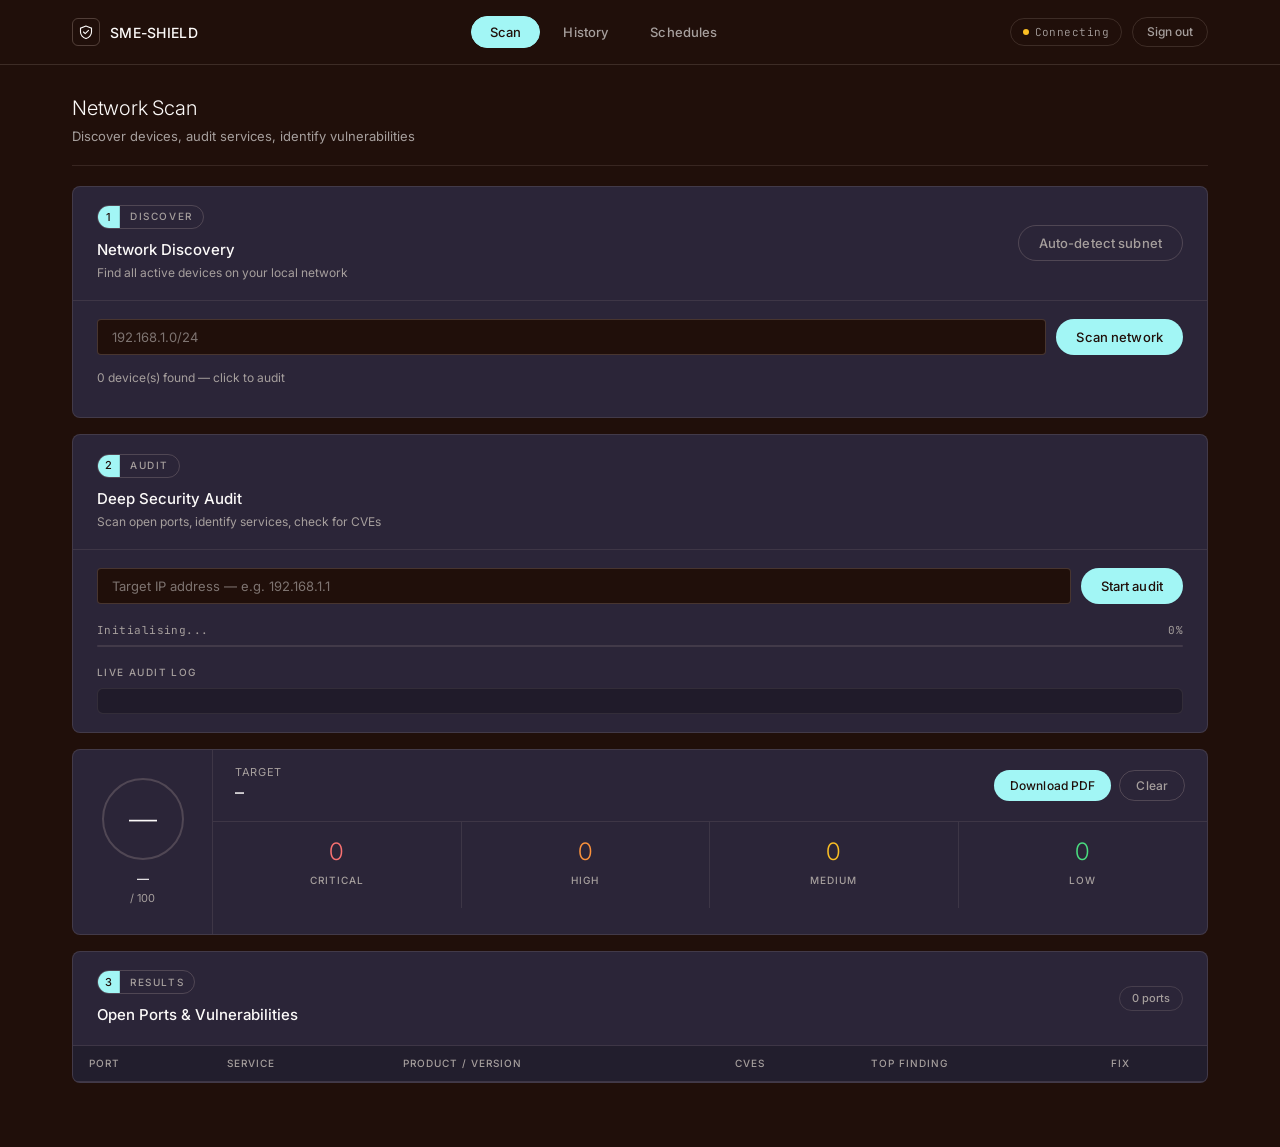
==== ui/index.html @ 3d20688f "feat(scheduler): automated recurring scans with interval scheduling, pause/resume, run-now" ====
<!DOCTYPE html>
<html lang="en">
<head>
<meta charset="UTF-8"/>
<meta name="viewport" content="width=device-width,initial-scale=1.0"/>
<title>SME-Shield — Network Security Auditor</title>
<link rel="preconnect" href="https://fonts.googleapis.com"/>
<link rel="preconnect" href="https://fonts.gstatic.com" crossorigin/>
<link href="https://fonts.googleapis.com/css2?family=Inter:wght@300;500&family=JetBrains+Mono:wght@300&display=swap" rel="stylesheet"/>
<style>
/* ── Reset ─────────────────────────────────────────────────────── */
*,*::before,*::after{box-sizing:border-box;margin:0;padding:0}

/* ── Tokens — identical to landing.html ───────────────────────── */
:root{
  --cocoa:    #200f0a;
  --plum:     #2b2538;
  --auberg:   #4d3f3b;
  --cream:    #fcfaf9;
  --sand:     #e3ccc0;
  --stone:    #a69f9d;
  --mint:     #a2f6f5;
  --iris:     #858df9;
  --lavender: #b6bbfb;
  --red:      #f87171;
  --orange:   #fb923c;
  --amber:    #fbbf24;
  --green:    #4ade80;
  --font:     'Inter', ui-sans-serif, system-ui, sans-serif;
  --mono:     'JetBrains Mono', ui-monospace, monospace;
  --ease:     cubic-bezier(0.16,1,0.3,1);
}

html{scroll-behavior:smooth}
body{
  background:var(--cocoa);
  color:var(--cream);
  font-family:var(--font);
  font-size:15px;line-height:1.5;
  min-height:100vh;
}
.sr-only{position:absolute;width:1px;height:1px;overflow:hidden;clip:rect(0,0,0,0);white-space:nowrap}
:focus-visible{outline:2px solid var(--mint);outline-offset:3px;border-radius:4px}

/* ── Layout ────────────────────────────────────────────────────── */
.wrap{max-width:1200px;margin:0 auto;padding:0 32px}
.view{display:block}.view.hidden{display:none}

/* ── Nav ───────────────────────────────────────────────────────── */
nav{
  background:var(--cocoa);
  border-bottom:1px solid rgba(227,204,192,0.15);
  position:sticky;top:0;z-index:100;
}
.nav-inner{
  display:flex;align-items:center;justify-content:space-between;
  height:64px;
}

.nav-logo{
  display:flex;align-items:center;gap:10px;
  text-decoration:none;color:var(--cream);
}
.nav-mark{
  width:28px;height:28px;border-radius:6px;
  border:1px solid rgba(227,204,192,0.25);
  display:flex;align-items:center;justify-content:center;
  transition:border-color 0.2s,background 0.2s;
}
.nav-logo:hover .nav-mark{border-color:var(--mint);background:rgba(162,246,245,0.08)}
.nav-name{font-size:14px;font-weight:500;letter-spacing:0.02em}

/* Tab group */
.nav-tabs{display:flex;gap:4px}
.nav-tab{
  font-family:var(--font);font-size:13px;font-weight:500;
  color:var(--stone);background:transparent;
  border:1px solid transparent;border-radius:9999px;
  padding:7px 18px;cursor:pointer;
  transition:all 0.15s;letter-spacing:0.01em;
}
.nav-tab:hover{color:var(--cream);border-color:rgba(227,204,192,0.2)}
.nav-tab.active{
  color:var(--cocoa);background:var(--mint);
  border-color:var(--mint);
}

/* WS status pill */
.ws-pill{
  display:flex;align-items:center;gap:6px;
  border:1px solid rgba(227,204,192,0.15);border-radius:9999px;
  padding:5px 12px;font-size:11px;
  font-family:var(--mono);font-weight:300;
  letter-spacing:0.04em;color:var(--stone);
}
.ws-dot{
  width:6px;height:6px;border-radius:50%;
  background:var(--stone);flex-shrink:0;transition:background 0.3s;
}
.ws-dot.connected{
  background:var(--mint);
  box-shadow:0 0 6px rgba(162,246,245,0.5);
}
.ws-dot.pulsing{
  background:var(--amber);
  animation:wsPulse 1.2s ease-in-out infinite;
}
@keyframes wsPulse{0%,100%{opacity:1}50%{opacity:0.3}}

/* ── Cards ─────────────────────────────────────────────────────── */
.card{
  background:var(--plum);
  border:1px solid rgba(227,204,192,0.12);
  border-radius:8px;overflow:hidden;
  margin-bottom:16px;
}
.card-head{
  display:flex;align-items:center;justify-content:space-between;
  padding:18px 24px;
  border-bottom:1px solid rgba(227,204,192,0.1);
}
.card-title{font-size:15px;font-weight:500;color:var(--cream)}
.card-sub{font-size:12px;color:var(--stone);margin-top:3px}
.card-body{padding:18px 24px}

/* ── Step pill ─────────────────────────────────────────────────── */
.step-pill{
  display:inline-flex;align-items:center;overflow:hidden;
  border:1px solid rgba(227,204,192,0.2);border-radius:9999px;
  margin-bottom:10px;
}
.step-pill-num{
  width:22px;height:22px;
  display:flex;align-items:center;justify-content:center;
  background:var(--mint);border-right:1px solid rgba(0,0,0,0.15);
  font-size:11px;font-weight:500;color:var(--cocoa);flex-shrink:0;
}
.step-pill-text{
  padding:0 10px;height:22px;
  display:flex;align-items:center;
  font-size:10px;font-weight:500;
  letter-spacing:0.16em;text-transform:uppercase;color:var(--stone);
}

/* ── Buttons ───────────────────────────────────────────────────── */
.btn{
  font-family:var(--font);font-size:13px;font-weight:500;
  border-radius:9999px;padding:9px 20px;cursor:pointer;
  display:inline-flex;align-items:center;gap:6px;
  transition:opacity 0.15s,transform 0.1s;
  text-decoration:none;letter-spacing:0.01em;
}
.btn:active{transform:scale(0.97)}
.btn:disabled{opacity:0.35;cursor:not-allowed;transform:none!important}

.btn-mint{
  background:var(--mint);color:var(--cocoa);border:none;
}
.btn-mint:hover{opacity:0.85}

.btn-iris{
  background:transparent;color:var(--iris);
  border:1px solid var(--iris);
}
.btn-iris:hover{background:rgba(133,141,249,0.1)}

.btn-ghost{
  background:transparent;color:var(--stone);
  border:1px solid rgba(227,204,192,0.2);
}
.btn-ghost:hover{border-color:rgba(227,204,192,0.4);color:var(--cream)}

.btn-danger{
  background:transparent;color:var(--red);
  border:1px solid rgba(248,113,113,0.3);
}
.btn-danger:hover{background:rgba(248,113,113,0.08)}

/* ── Inputs ────────────────────────────────────────────────────── */
.input{
  font-family:var(--font);font-size:13px;
  color:var(--cream);background:var(--cocoa);
  border:1px solid rgba(227,204,192,0.2);
  border-radius:4px;padding:9px 14px;
  outline:none;width:100%;
  transition:border-color 0.15s;
}
.input::placeholder{color:var(--stone);opacity:0.7}
.input:focus{border-color:var(--mint)}

/* ── Section header ────────────────────────────────────────────── */
.section-head{
  display:flex;align-items:flex-start;justify-content:space-between;
  padding-bottom:18px;margin-bottom:20px;
  border-bottom:1px solid rgba(227,204,192,0.12);
}
.section-title{
  font-size:20px;font-weight:300;
  letter-spacing:-0.01em;color:var(--cream);
}
.section-sub{font-size:13px;color:var(--stone);margin-top:4px}

/* ── Progress ──────────────────────────────────────────────────── */
.progress-wrap{margin-bottom:18px}
.progress-meta{
  display:flex;justify-content:space-between;
  font-size:11px;font-family:var(--mono);
  color:var(--stone);margin-bottom:6px;letter-spacing:0.04em;
}
.progress-track{height:2px;background:rgba(227,204,192,0.12);border-radius:99px;overflow:hidden}
.progress-fill{height:100%;background:var(--mint);border-radius:99px;width:0;transition:width 0.4s var(--ease)}

/* ── Live feed ─────────────────────────────────────────────────── */
.feed-label{
  font-size:10px;font-weight:500;letter-spacing:0.14em;
  text-transform:uppercase;color:var(--stone);margin-bottom:8px;
}
.live-feed{
  background:rgba(0,0,0,0.25);
  border:1px solid rgba(227,204,192,0.1);
  border-radius:6px;padding:12px 14px;
  max-height:160px;overflow-y:auto;
  font-family:var(--mono);font-size:11px;
  display:flex;flex-direction:column;gap:4px;
}
.live-feed::-webkit-scrollbar{width:3px}
.live-feed::-webkit-scrollbar-thumb{background:rgba(227,204,192,0.15);border-radius:99px}
.feed-line{
  display:flex;gap:10px;align-items:baseline;
  opacity:0;animation:feedIn 0.2s ease forwards;
}
@keyframes feedIn{from{opacity:0;transform:translateY(3px)}to{opacity:1;transform:translateY(0)}}
.feed-time{color:var(--stone);flex-shrink:0}
.feed-port{color:var(--mint);font-weight:300;min-width:48px}
.feed-svc {color:var(--cream);min-width:68px}
.feed-ver {color:var(--stone)}
.feed-cve {color:var(--red);margin-left:auto;flex-shrink:0}

/* ── Score display ─────────────────────────────────────────────── */
.score-panel{
  display:flex;flex-direction:column;align-items:center;
  justify-content:center;padding:28px 20px;
  border-right:1px solid rgba(227,204,192,0.1);
}
.score-circle{
  width:82px;height:82px;border-radius:50%;
  border:2px solid rgba(227,204,192,0.2);
  display:flex;align-items:center;justify-content:center;
  margin-bottom:10px;transition:border-color 0.4s;
}
.score-num{font-size:28px;font-weight:300;letter-spacing:-0.02em;color:var(--cream)}
.score-lbl{font-size:12px;font-weight:500;color:var(--cream)}
.score-hint{font-size:11px;color:var(--stone);margin-top:2px}

/* Score ring states */
.ring-secure  {border-color:var(--green)!important}
.ring-moderate{border-color:var(--amber)!important}
.ring-high    {border-color:var(--orange)!important}
.ring-critical{border-color:var(--red)!important}

/* ── CVE severity grid ─────────────────────────────────────────── */
.cve-grid{display:grid;grid-template-columns:repeat(4,1fr)}
.cve-cell{
  padding:18px 0;text-align:center;
  border-right:1px solid rgba(227,204,192,0.1);
}
.cve-cell:last-child{border-right:none}
.cve-num {font-size:24px;font-weight:300;line-height:1;display:block;margin-bottom:4px}
.cve-lbl {font-size:10px;font-weight:500;letter-spacing:0.1em;text-transform:uppercase;color:var(--stone)}
.sev-critical{color:var(--red)}
.sev-high    {color:var(--orange)}
.sev-medium  {color:var(--amber)}
.sev-low     {color:var(--green)}

/* ── Result header row ─────────────────────────────────────────── */
.result-row{
  display:flex;align-items:center;justify-content:space-between;
  padding:14px 22px;
  border-bottom:1px solid rgba(227,204,192,0.1);
}
.result-ip  {font-size:15px;font-weight:500;color:var(--cream);font-family:var(--mono)}
.result-host{font-size:11px;color:var(--stone);margin-top:2px}

/* ── Table ─────────────────────────────────────────────────────── */
.table-wrap{overflow-x:auto}
table{width:100%;border-collapse:collapse;font-size:13px}
thead tr{background:rgba(0,0,0,0.2)}
th{
  padding:10px 16px;text-align:left;
  font-size:10px;font-weight:500;
  letter-spacing:0.1em;text-transform:uppercase;
  color:var(--stone);white-space:nowrap;
  border-bottom:1px solid rgba(227,204,192,0.1);
}
td{
  padding:12px 16px;color:var(--cream);
  border-top:1px solid rgba(227,204,192,0.06);
  vertical-align:top;
}
tr:hover td{background:rgba(255,255,255,0.02)}

/* Port number */
.port-num{font-family:var(--mono);font-size:12px;color:var(--mint);font-weight:300}

/* CVE badge */
.cve-badge{
  display:inline-flex;align-items:center;justify-content:center;
  min-width:22px;height:22px;border-radius:9999px;
  font-size:11px;font-weight:500;
  border:1px solid rgba(227,204,192,0.15);
  background:rgba(255,255,255,0.04);color:var(--stone);
}
.cve-badge.has-cves{
  background:rgba(133,141,249,0.15);
  border-color:var(--iris);color:var(--lavender);
}
.cve-list{display:flex;flex-direction:column;gap:3px;margin-top:5px}
.cve-item{font-size:11px;font-family:var(--mono);color:var(--stone)}
.cve-id{color:var(--mint)}
.fix-text{font-size:12px;color:var(--stone);line-height:1.55;max-width:240px}

/* ── Device cards ──────────────────────────────────────────────── */
.device-grid-wrap{
  display:grid;
  grid-template-columns:repeat(auto-fill,minmax(150px,1fr));
  gap:8px;margin-top:12px;
}
.device-card{
  background:rgba(0,0,0,0.2);
  border:1px solid rgba(227,204,192,0.12);
  border-radius:6px;padding:10px 14px;cursor:pointer;
  transition:border-color 0.15s,background 0.15s;
}
.device-card:hover{border-color:var(--mint);background:rgba(162,246,245,0.04)}
.device-ip  {font-family:var(--mono);font-size:12px;color:var(--mint);font-weight:300}
.device-host{font-size:11px;color:var(--stone);margin-top:2px;
  overflow:hidden;text-overflow:ellipsis;white-space:nowrap}

/* ── Count badge ───────────────────────────────────────────────── */
.count-badge{
  display:inline-flex;align-items:center;
  border:1px solid rgba(227,204,192,0.15);border-radius:9999px;
  padding:3px 12px;font-size:11px;font-weight:500;color:var(--stone);
}

/* ── Toast ─────────────────────────────────────────────────────── */
#toast-container{
  position:fixed;bottom:24px;right:24px;
  display:flex;flex-direction:column;gap:8px;z-index:200;
}
.toast{
  padding:10px 16px;
  background:var(--plum);
  border:1px solid rgba(227,204,192,0.15);
  border-radius:8px;font-size:13px;font-weight:500;
  color:var(--cream);cursor:pointer;max-width:300px;
  animation:toastIn 0.25s var(--ease);
}
@keyframes toastIn{from{opacity:0;transform:translateY(8px)}to{opacity:1;transform:translateY(0)}}
.toast-success{border-color:rgba(162,246,245,0.3);color:var(--mint)}
.toast-error  {border-color:rgba(248,113,113,0.3);color:var(--red)}
.toast-info   {border-color:rgba(133,141,249,0.3);color:var(--lavender)}
/* ── Schedule cards ────────────────────────────────────────────── */
.sched-grid{
  display:grid;
  grid-template-columns:repeat(auto-fill,minmax(300px,1fr));
  gap:12px;margin-top:4px;
}
.sched-card{
  background:var(--plum);
  border:1px solid rgba(227,204,192,0.12);
  border-radius:8px;padding:20px 22px;
  transition:border-color 0.2s;
}
.sched-card:hover{border-color:rgba(227,204,192,0.25)}
.sched-card.disabled{opacity:0.5}
.sched-head{display:flex;align-items:flex-start;justify-content:space-between;margin-bottom:12px}
.sched-ip{font-family:var(--mono);font-size:14px;color:var(--mint);font-weight:300}
.sched-label{font-size:11px;color:var(--stone);margin-top:2px}
.sched-badge{
  font-size:10px;font-weight:500;letter-spacing:0.08em;
  text-transform:uppercase;padding:3px 10px;border-radius:9999px;
  flex-shrink:0;
}
.sched-badge.on {background:rgba(162,246,245,0.12);color:var(--mint)}
.sched-badge.off{background:rgba(255,255,255,0.06);color:var(--stone)}
.sched-meta{
  display:flex;flex-direction:column;gap:4px;
  font-size:12px;color:var(--stone);margin-bottom:16px;
}
.sched-meta span{display:flex;align-items:center;gap:6px}
.sched-meta b{color:var(--cream);font-weight:500}
.sched-actions{display:flex;gap:6px;flex-wrap:wrap}

/* Toggle switch */
.toggle{
  position:relative;display:inline-block;
  width:36px;height:20px;flex-shrink:0;
}
.toggle input{opacity:0;width:0;height:0}
.toggle-slider{
  position:absolute;inset:0;cursor:pointer;
  background:rgba(255,255,255,0.1);border-radius:99px;
  transition:background 0.2s;
}
.toggle-slider::before{
  content:'';position:absolute;
  width:14px;height:14px;border-radius:50%;
  left:3px;top:3px;background:var(--stone);
  transition:transform 0.2s,background 0.2s;
}
.toggle input:checked + .toggle-slider{background:rgba(162,246,245,0.25)}
.toggle input:checked + .toggle-slider::before{
  transform:translateX(16px);background:var(--mint);
}

/* Add schedule form */
.sched-form{
  background:rgba(0,0,0,0.2);
  border:1px solid rgba(227,204,192,0.1);
  border-radius:8px;padding:20px 22px;
  margin-bottom:20px;
}
.sched-form-grid{
  display:grid;
  grid-template-columns:1fr 1fr auto auto;
  gap:10px;align-items:end;
}
@media(max-width:700px){.sched-form-grid{grid-template-columns:1fr 1fr}}
.form-field label{
  display:block;font-size:10px;font-weight:500;
  letter-spacing:0.1em;text-transform:uppercase;
  color:var(--stone);margin-bottom:6px;
}
.form-field select{
  font-family:var(--font);font-size:13px;
  color:var(--cream);background:var(--cocoa);
  border:1px solid rgba(227,204,192,0.18);
  border-radius:4px;padding:9px 10px;
  outline:none;width:100%;cursor:pointer;
  transition:border-color 0.15s;
  appearance:none;
}
.form-field select:focus{border-color:var(--mint)}
</style>
</head>
<body>

<!-- ── Nav ──────────────────────────────────────────────────────────── -->
<nav role="navigation" aria-label="Main navigation">
  <div class="wrap">
    <div class="nav-inner">

      <a href="/landing.html" class="nav-logo" aria-label="Back to SME-Shield home">
        <div class="nav-mark" aria-hidden="true">
          <svg width="14" height="14" viewBox="0 0 14 14" fill="none">
            <path d="M7 1L1.5 3.2V7C1.5 10.1 3.9 13 7 13.5C10.1 13 12.5 10.1 12.5 7V3.2L7 1Z"
              stroke="#fcfaf9" stroke-width="1.1" fill="none"/>
            <path d="M4.5 7L6.2 8.7L9.5 5.3" stroke="#fcfaf9"
              stroke-width="1.1" stroke-linecap="round" stroke-linejoin="round"/>
          </svg>
        </div>
        <span class="nav-name">SME-SHIELD</span>
      </a>

      <div class="nav-tabs" role="tablist" aria-label="Views">
        <button onclick="showView('dashboard')" data-view="dashboard"
          class="nav-tab active" role="tab" aria-selected="true">
          Scan
        </button>
        <button onclick="showView('history')" data-view="history"
          class="nav-tab" role="tab" aria-selected="false">
          History
        </button>
        <button onclick="showView('schedules')" data-view="schedules"
          class="nav-tab" role="tab" aria-selected="false">
          Schedules
        </button>
      </div>

      <div style="display:flex;align-items:center;gap:10px">
        <div id="ws-status" class="ws-pill" role="status" aria-live="polite">
          <span class="ws-dot pulsing" id="ws-dot"></span>
          <span id="ws-text">Connecting</span>
        </div>
        <a href="/logout"
          style="font-family:var(--font);font-size:12px;font-weight:500;
                 color:var(--stone);text-decoration:none;
                 border:1px solid rgba(227,204,192,0.15);border-radius:9999px;
                 padding:5px 14px;transition:border-color 0.15s,color 0.15s;"
          onmouseover="this.style.borderColor='rgba(248,113,113,0.4)';this.style.color='var(--red)'"
          onmouseout="this.style.borderColor='rgba(227,204,192,0.15)';this.style.color='var(--stone)'"
          aria-label="Sign out">
          Sign out
        </a>
      </div>

    </div>
  </div>
</nav>

<!-- ── Scan View ─────────────────────────────────────────────────────── -->
<div id="view-dashboard" class="view" role="main" aria-label="Scan dashboard">
  <div class="wrap" style="padding-top:28px;padding-bottom:48px">

    <div class="section-head">
      <div>
        <h1 class="section-title">Network Scan</h1>
        <p class="section-sub">Discover devices, audit services, identify vulnerabilities</p>
      </div>
    </div>

    <!-- ── 1. Discovery ───────────────────────────────────────────── -->
    <div class="card" aria-labelledby="disc-title">
      <div class="card-head">
        <div>
          <div class="step-pill">
            <span class="step-pill-num">1</span>
            <span class="step-pill-text">Discover</span>
          </div>
          <p class="card-title" id="disc-title">Network Discovery</p>
          <p class="card-sub">Find all active devices on your local network</p>
        </div>
        <button id="btn-detect" onclick="detectSubnet()" class="btn btn-ghost">
          Auto-detect subnet
        </button>
      </div>
      <div class="card-body">
        <div style="display:flex;gap:10px;margin-bottom:14px">
          <input id="subnet-input" type="text" placeholder="192.168.1.0/24"
            class="input" style="flex:1" aria-label="Subnet CIDR"/>
          <button onclick="discoverDevices()" class="btn btn-mint">
            Scan network
          </button>
        </div>
        <div id="device-grid" class="hidden" aria-live="polite">
          <p style="font-size:12px;color:var(--stone);margin-bottom:8px">
            <span id="device-count">0</span> device(s) found — click to audit
          </p>
          <div id="device-list" class="device-grid-wrap"></div>
        </div>
      </div>
    </div>

    <!-- ── 2. Audit ───────────────────────────────────────────────── -->
    <div class="card" aria-labelledby="audit-title">
      <div class="card-head">
        <div>
          <div class="step-pill">
            <span class="step-pill-num">2</span>
            <span class="step-pill-text">Audit</span>
          </div>
          <p class="card-title" id="audit-title">Deep Security Audit</p>
          <p class="card-sub">Scan open ports, identify services, check for CVEs</p>
        </div>
      </div>
      <div class="card-body">
        <div style="display:flex;gap:10px;margin-bottom:18px">
          <input id="audit-ip" type="text"
            placeholder="Target IP address — e.g. 192.168.1.1"
            class="input" style="flex:1" aria-label="Target IP address"/>
          <button id="btn-audit" onclick="startAudit()" class="btn btn-mint">
            Start audit
          </button>
        </div>

        <div id="progress-wrap" class="progress-wrap hidden" aria-live="polite">
          <div class="progress-meta">
            <span id="progress-msg">Initialising...</span>
            <span id="progress-pct">0%</span>
          </div>
          <div class="progress-track">
            <div id="progress-bar" class="progress-fill"></div>
          </div>
        </div>

        <div id="live-feed-wrap" class="hidden">
          <p class="feed-label">Live audit log</p>
          <div id="live-feed" class="live-feed"
            aria-live="polite" aria-label="Live audit events"></div>
        </div>
      </div>
    </div>

    <!-- ── 3. Results ─────────────────────────────────────────────── -->
    <div id="results-wrap" class="hidden" aria-live="polite">

      <!-- Score + summary -->
      <div class="card" style="margin-bottom:16px">
        <div style="display:grid;grid-template-columns:140px 1fr">
          <div class="score-panel">
            <div id="score-ring" class="score-circle">
              <span id="score-value" class="score-num">—</span>
            </div>
            <p class="score-lbl" id="score-label">—</p>
            <p class="score-hint">/ 100</p>
          </div>
          <div>
            <div class="result-row">
              <div>
                <p style="font-size:11px;color:var(--stone);margin-bottom:2px;letter-spacing:0.06em;text-transform:uppercase">Target</p>
                <p class="result-ip" id="result-ip">—</p>
                <p class="result-host" id="result-hostname"></p>
              </div>
              <div style="display:flex;gap:8px">
                <button id="btn-report" onclick="downloadReport()"
                  class="btn btn-mint hidden" style="font-size:12px;padding:7px 16px">
                  Download PDF
                </button>
                <button onclick="clearResults()"
                  class="btn btn-ghost" style="font-size:12px;padding:7px 16px">
                  Clear
                </button>
              </div>
            </div>
            <div class="cve-grid" role="list" aria-label="CVE severity counts">
              <div class="cve-cell" role="listitem">
                <span id="count-critical" class="cve-num sev-critical">0</span>
                <span class="cve-lbl">Critical</span>
              </div>
              <div class="cve-cell" role="listitem">
                <span id="count-high" class="cve-num sev-high">0</span>
                <span class="cve-lbl">High</span>
              </div>
              <div class="cve-cell" role="listitem">
                <span id="count-medium" class="cve-num sev-medium">0</span>
                <span class="cve-lbl">Medium</span>
              </div>
              <div class="cve-cell" role="listitem">
                <span id="count-low" class="cve-num sev-low">0</span>
                <span class="cve-lbl">Low</span>
              </div>
            </div>
          </div>
        </div>
      </div>

      <!-- Port table -->
      <div class="card">
        <div class="card-head">
          <div>
            <div class="step-pill">
              <span class="step-pill-num">3</span>
              <span class="step-pill-text">Results</span>
            </div>
            <p class="card-title">Open Ports &amp; Vulnerabilities</p>
          </div>
          <span id="port-count-badge" class="count-badge">0 ports</span>
        </div>
        <div class="table-wrap">
          <table aria-label="Port scan results">
            <thead>
              <tr>
                <th>Port</th><th>Service</th><th>Product / Version</th>
                <th>CVEs</th><th>Top Finding</th><th>Fix</th>
              </tr>
            </thead>
            <tbody id="port-table-body"></tbody>
          </table>
        </div>
      </div>

    </div><!-- /results-wrap -->
  </div>
</div>

<!-- ── History View ───────────────────────────────────────────────────── -->
<div id="view-history" class="view hidden" role="main" aria-label="Scan history">
  <div class="wrap" style="padding-top:28px;padding-bottom:48px">

    <div class="section-head">
      <div>
        <h1 class="section-title">Scan History</h1>
        <p class="section-sub">All previous security audits</p>
      </div>
      <button onclick="loadHistory()" class="btn btn-ghost">Refresh</button>
    </div>

    <div class="card">
      <div class="table-wrap">
        <table aria-label="Scan history">
          <thead>
            <tr>
              <th>ID</th><th>Target IP</th><th>Hostname</th>
              <th>Score</th><th>Ports</th><th>CVEs</th>
              <th>Scanned</th><th>Actions</th>
            </tr>
          </thead>
          <tbody id="history-table-body">
            <tr>
              <td colspan="8" style="text-align:center;color:var(--stone);padding:48px 0">
                Loading history...
              </td>
            </tr>
          </tbody>
        </table>
      </div>
    </div>

  </div>
</div>

<!-- ── Schedules View ─────────────────────────────────────────────────── -->
<div id="view-schedules" class="view hidden" role="main" aria-label="Scheduled scans">
  <div class="wrap" style="padding-top:28px;padding-bottom:48px">

    <div class="section-head">
      <div>
        <h1 class="section-title">Scheduled Scans</h1>
        <p class="section-sub">Automatically audit devices on a recurring interval</p>
      </div>
      <button onclick="loadSchedules()" class="btn btn-ghost">Refresh</button>
    </div>

    <!-- Add schedule form -->
    <div class="card" style="margin-bottom:20px">
      <div class="card-head">
        <div>
          <div class="step-pill">
            <span class="step-pill-num">+</span>
            <span class="step-pill-text">New Schedule</span>
          </div>
          <p class="card-title">Add a recurring audit</p>
        </div>
      </div>
      <div class="card-body">
        <div class="sched-form-grid">
          <div class="form-field">
            <label for="sched-ip">Target IP</label>
            <input id="sched-ip" type="text" placeholder="192.168.1.1"
              class="input" aria-label="IP address to schedule"/>
          </div>
          <div class="form-field">
            <label for="sched-label">Label (optional)</label>
            <input id="sched-label" type="text" placeholder="e.g. Main router"
              class="input" aria-label="Label for this schedule"/>
          </div>
          <div class="form-field">
            <label for="sched-interval">Repeat every</label>
            <select id="sched-interval" aria-label="Scan interval">
              <option value="6">Every 6 hours</option>
              <option value="12">Every 12 hours</option>
              <option value="24" selected>Every 24 hours</option>
              <option value="48">Every 2 days</option>
              <option value="168">Every week</option>
            </select>
          </div>
          <div class="form-field" style="display:flex;align-items:flex-end">
            <button onclick="createSchedule()" class="btn btn-mint" style="white-space:nowrap">
              Add schedule
            </button>
          </div>
        </div>
      </div>
    </div>

    <!-- Schedule list -->
    <div id="sched-list-wrap">
      <div id="sched-empty" class="hidden"
        style="text-align:center;padding:48px 0;color:var(--stone);font-size:14px">
        No schedules yet — add one above to start automating your audits.
      </div>
      <div id="sched-grid" class="sched-grid"></div>
    </div>

  </div>
</div>

<div id="toast-container" aria-live="assertive" aria-atomic="true"></div>
<script src="/assets/app.js"></script>
</body>
</html>
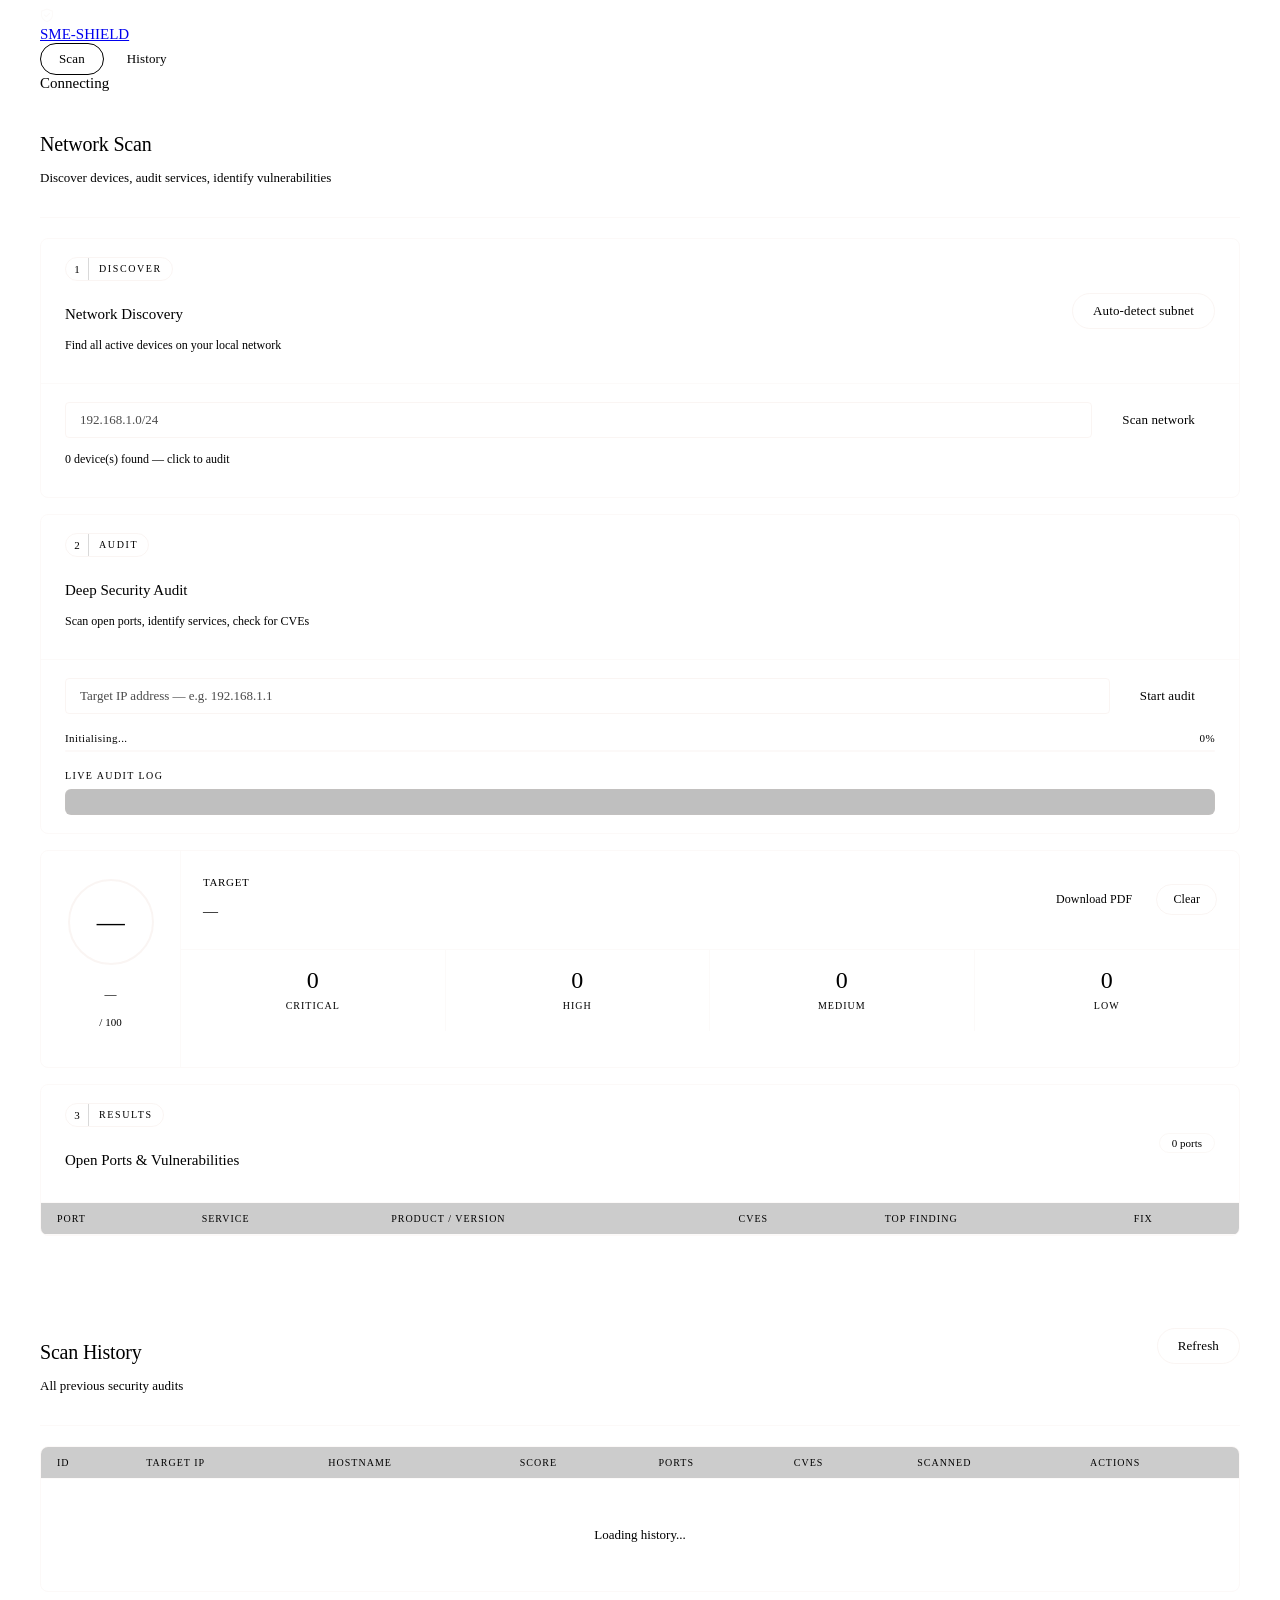
==== commit 6f4eac66: "worked on css duplication" ====
--- a/ui/index.html
+++ b/ui/index.html
@@ -7,70 +7,13 @@
 <link rel="preconnect" href="https://fonts.googleapis.com"/>
 <link rel="preconnect" href="https://fonts.gstatic.com" crossorigin/>
 <link href="https://fonts.googleapis.com/css2?family=Inter:wght@300;500&family=JetBrains+Mono:wght@300&display=swap" rel="stylesheet"/>
+<link rel="stylesheet" href="/assets/theme.css"/>
 <style>
-/* ── Reset ─────────────────────────────────────────────────────── */
-*,*::before,*::after{box-sizing:border-box;margin:0;padding:0}
-
-/* ── Tokens — identical to landing.html ───────────────────────── */
-:root{
-  --cocoa:    #200f0a;
-  --plum:     #2b2538;
-  --auberg:   #4d3f3b;
-  --cream:    #fcfaf9;
-  --sand:     #e3ccc0;
-  --stone:    #a69f9d;
-  --mint:     #a2f6f5;
-  --iris:     #858df9;
-  --lavender: #b6bbfb;
-  --red:      #f87171;
-  --orange:   #fb923c;
-  --amber:    #fbbf24;
-  --green:    #4ade80;
-  --font:     'Inter', ui-sans-serif, system-ui, sans-serif;
-  --mono:     'JetBrains Mono', ui-monospace, monospace;
-  --ease:     cubic-bezier(0.16,1,0.3,1);
-}
-
-html{scroll-behavior:smooth}
-body{
-  background:var(--cocoa);
-  color:var(--cream);
-  font-family:var(--font);
-  font-size:15px;line-height:1.5;
-  min-height:100vh;
-}
-.sr-only{position:absolute;width:1px;height:1px;overflow:hidden;clip:rect(0,0,0,0);white-space:nowrap}
-:focus-visible{outline:2px solid var(--mint);outline-offset:3px;border-radius:4px}
-
-/* ── Layout ────────────────────────────────────────────────────── */
-.wrap{max-width:1200px;margin:0 auto;padding:0 32px}
-.view{display:block}.view.hidden{display:none}
-
-/* ── Nav ───────────────────────────────────────────────────────── */
-nav{
-  background:var(--cocoa);
-  border-bottom:1px solid rgba(227,204,192,0.15);
-  position:sticky;top:0;z-index:100;
-}
-.nav-inner{
-  display:flex;align-items:center;justify-content:space-between;
-  height:64px;
-}
-
-.nav-logo{
-  display:flex;align-items:center;gap:10px;
-  text-decoration:none;color:var(--cream);
-}
-.nav-mark{
-  width:28px;height:28px;border-radius:6px;
-  border:1px solid rgba(227,204,192,0.25);
-  display:flex;align-items:center;justify-content:center;
-  transition:border-color 0.2s,background 0.2s;
-}
-.nav-logo:hover .nav-mark{border-color:var(--mint);background:rgba(162,246,245,0.08)}
-.nav-name{font-size:14px;font-weight:500;letter-spacing:0.02em}
-
-/* Tab group */
+/* ── Dashboard: overrides and page-specific styles ─────────────── */
+.wrap{padding:0 32px}
+body{font-size:15px}
+
+/* Tab group (dashboard-only nav variant) */
 .nav-tabs{display:flex;gap:4px}
 .nav-tab{
   font-family:var(--font);font-size:13px;font-weight:500;
@@ -84,28 +27,6 @@
   color:var(--cocoa);background:var(--mint);
   border-color:var(--mint);
 }
-
-/* WS status pill */
-.ws-pill{
-  display:flex;align-items:center;gap:6px;
-  border:1px solid rgba(227,204,192,0.15);border-radius:9999px;
-  padding:5px 12px;font-size:11px;
-  font-family:var(--mono);font-weight:300;
-  letter-spacing:0.04em;color:var(--stone);
-}
-.ws-dot{
-  width:6px;height:6px;border-radius:50%;
-  background:var(--stone);flex-shrink:0;transition:background 0.3s;
-}
-.ws-dot.connected{
-  background:var(--mint);
-  box-shadow:0 0 6px rgba(162,246,245,0.5);
-}
-.ws-dot.pulsing{
-  background:var(--amber);
-  animation:wsPulse 1.2s ease-in-out infinite;
-}
-@keyframes wsPulse{0%,100%{opacity:1}50%{opacity:0.3}}
 
 /* ── Cards ─────────────────────────────────────────────────────── */
 .card{
@@ -360,88 +281,6 @@
 .toast-success{border-color:rgba(162,246,245,0.3);color:var(--mint)}
 .toast-error  {border-color:rgba(248,113,113,0.3);color:var(--red)}
 .toast-info   {border-color:rgba(133,141,249,0.3);color:var(--lavender)}
-/* ── Schedule cards ────────────────────────────────────────────── */
-.sched-grid{
-  display:grid;
-  grid-template-columns:repeat(auto-fill,minmax(300px,1fr));
-  gap:12px;margin-top:4px;
-}
-.sched-card{
-  background:var(--plum);
-  border:1px solid rgba(227,204,192,0.12);
-  border-radius:8px;padding:20px 22px;
-  transition:border-color 0.2s;
-}
-.sched-card:hover{border-color:rgba(227,204,192,0.25)}
-.sched-card.disabled{opacity:0.5}
-.sched-head{display:flex;align-items:flex-start;justify-content:space-between;margin-bottom:12px}
-.sched-ip{font-family:var(--mono);font-size:14px;color:var(--mint);font-weight:300}
-.sched-label{font-size:11px;color:var(--stone);margin-top:2px}
-.sched-badge{
-  font-size:10px;font-weight:500;letter-spacing:0.08em;
-  text-transform:uppercase;padding:3px 10px;border-radius:9999px;
-  flex-shrink:0;
-}
-.sched-badge.on {background:rgba(162,246,245,0.12);color:var(--mint)}
-.sched-badge.off{background:rgba(255,255,255,0.06);color:var(--stone)}
-.sched-meta{
-  display:flex;flex-direction:column;gap:4px;
-  font-size:12px;color:var(--stone);margin-bottom:16px;
-}
-.sched-meta span{display:flex;align-items:center;gap:6px}
-.sched-meta b{color:var(--cream);font-weight:500}
-.sched-actions{display:flex;gap:6px;flex-wrap:wrap}
-
-/* Toggle switch */
-.toggle{
-  position:relative;display:inline-block;
-  width:36px;height:20px;flex-shrink:0;
-}
-.toggle input{opacity:0;width:0;height:0}
-.toggle-slider{
-  position:absolute;inset:0;cursor:pointer;
-  background:rgba(255,255,255,0.1);border-radius:99px;
-  transition:background 0.2s;
-}
-.toggle-slider::before{
-  content:'';position:absolute;
-  width:14px;height:14px;border-radius:50%;
-  left:3px;top:3px;background:var(--stone);
-  transition:transform 0.2s,background 0.2s;
-}
-.toggle input:checked + .toggle-slider{background:rgba(162,246,245,0.25)}
-.toggle input:checked + .toggle-slider::before{
-  transform:translateX(16px);background:var(--mint);
-}
-
-/* Add schedule form */
-.sched-form{
-  background:rgba(0,0,0,0.2);
-  border:1px solid rgba(227,204,192,0.1);
-  border-radius:8px;padding:20px 22px;
-  margin-bottom:20px;
-}
-.sched-form-grid{
-  display:grid;
-  grid-template-columns:1fr 1fr auto auto;
-  gap:10px;align-items:end;
-}
-@media(max-width:700px){.sched-form-grid{grid-template-columns:1fr 1fr}}
-.form-field label{
-  display:block;font-size:10px;font-weight:500;
-  letter-spacing:0.1em;text-transform:uppercase;
-  color:var(--stone);margin-bottom:6px;
-}
-.form-field select{
-  font-family:var(--font);font-size:13px;
-  color:var(--cream);background:var(--cocoa);
-  border:1px solid rgba(227,204,192,0.18);
-  border-radius:4px;padding:9px 10px;
-  outline:none;width:100%;cursor:pointer;
-  transition:border-color 0.15s;
-  appearance:none;
-}
-.form-field select:focus{border-color:var(--mint)}
 </style>
 </head>
 <body>
@@ -472,27 +311,11 @@
           class="nav-tab" role="tab" aria-selected="false">
           History
         </button>
-        <button onclick="showView('schedules')" data-view="schedules"
-          class="nav-tab" role="tab" aria-selected="false">
-          Schedules
-        </button>
-      </div>
-
-      <div style="display:flex;align-items:center;gap:10px">
-        <div id="ws-status" class="ws-pill" role="status" aria-live="polite">
-          <span class="ws-dot pulsing" id="ws-dot"></span>
-          <span id="ws-text">Connecting</span>
-        </div>
-        <a href="/logout"
-          style="font-family:var(--font);font-size:12px;font-weight:500;
-                 color:var(--stone);text-decoration:none;
-                 border:1px solid rgba(227,204,192,0.15);border-radius:9999px;
-                 padding:5px 14px;transition:border-color 0.15s,color 0.15s;"
-          onmouseover="this.style.borderColor='rgba(248,113,113,0.4)';this.style.color='var(--red)'"
-          onmouseout="this.style.borderColor='rgba(227,204,192,0.15)';this.style.color='var(--stone)'"
-          aria-label="Sign out">
-          Sign out
-        </a>
+      </div>
+
+      <div id="ws-status" class="ws-pill" role="status" aria-live="polite">
+        <span class="ws-dot pulsing" id="ws-dot"></span>
+        <span id="ws-text">Connecting</span>
       </div>
 
     </div>
@@ -700,72 +523,6 @@
   </div>
 </div>
 
-<!-- ── Schedules View ─────────────────────────────────────────────────── -->
-<div id="view-schedules" class="view hidden" role="main" aria-label="Scheduled scans">
-  <div class="wrap" style="padding-top:28px;padding-bottom:48px">
-
-    <div class="section-head">
-      <div>
-        <h1 class="section-title">Scheduled Scans</h1>
-        <p class="section-sub">Automatically audit devices on a recurring interval</p>
-      </div>
-      <button onclick="loadSchedules()" class="btn btn-ghost">Refresh</button>
-    </div>
-
-    <!-- Add schedule form -->
-    <div class="card" style="margin-bottom:20px">
-      <div class="card-head">
-        <div>
-          <div class="step-pill">
-            <span class="step-pill-num">+</span>
-            <span class="step-pill-text">New Schedule</span>
-          </div>
-          <p class="card-title">Add a recurring audit</p>
-        </div>
-      </div>
-      <div class="card-body">
-        <div class="sched-form-grid">
-          <div class="form-field">
-            <label for="sched-ip">Target IP</label>
-            <input id="sched-ip" type="text" placeholder="192.168.1.1"
-              class="input" aria-label="IP address to schedule"/>
-          </div>
-          <div class="form-field">
-            <label for="sched-label">Label (optional)</label>
-            <input id="sched-label" type="text" placeholder="e.g. Main router"
-              class="input" aria-label="Label for this schedule"/>
-          </div>
-          <div class="form-field">
-            <label for="sched-interval">Repeat every</label>
-            <select id="sched-interval" aria-label="Scan interval">
-              <option value="6">Every 6 hours</option>
-              <option value="12">Every 12 hours</option>
-              <option value="24" selected>Every 24 hours</option>
-              <option value="48">Every 2 days</option>
-              <option value="168">Every week</option>
-            </select>
-          </div>
-          <div class="form-field" style="display:flex;align-items:flex-end">
-            <button onclick="createSchedule()" class="btn btn-mint" style="white-space:nowrap">
-              Add schedule
-            </button>
-          </div>
-        </div>
-      </div>
-    </div>
-
-    <!-- Schedule list -->
-    <div id="sched-list-wrap">
-      <div id="sched-empty" class="hidden"
-        style="text-align:center;padding:48px 0;color:var(--stone);font-size:14px">
-        No schedules yet — add one above to start automating your audits.
-      </div>
-      <div id="sched-grid" class="sched-grid"></div>
-    </div>
-
-  </div>
-</div>
-
 <div id="toast-container" aria-live="assertive" aria-atomic="true"></div>
 <script src="/assets/app.js"></script>
 </body>
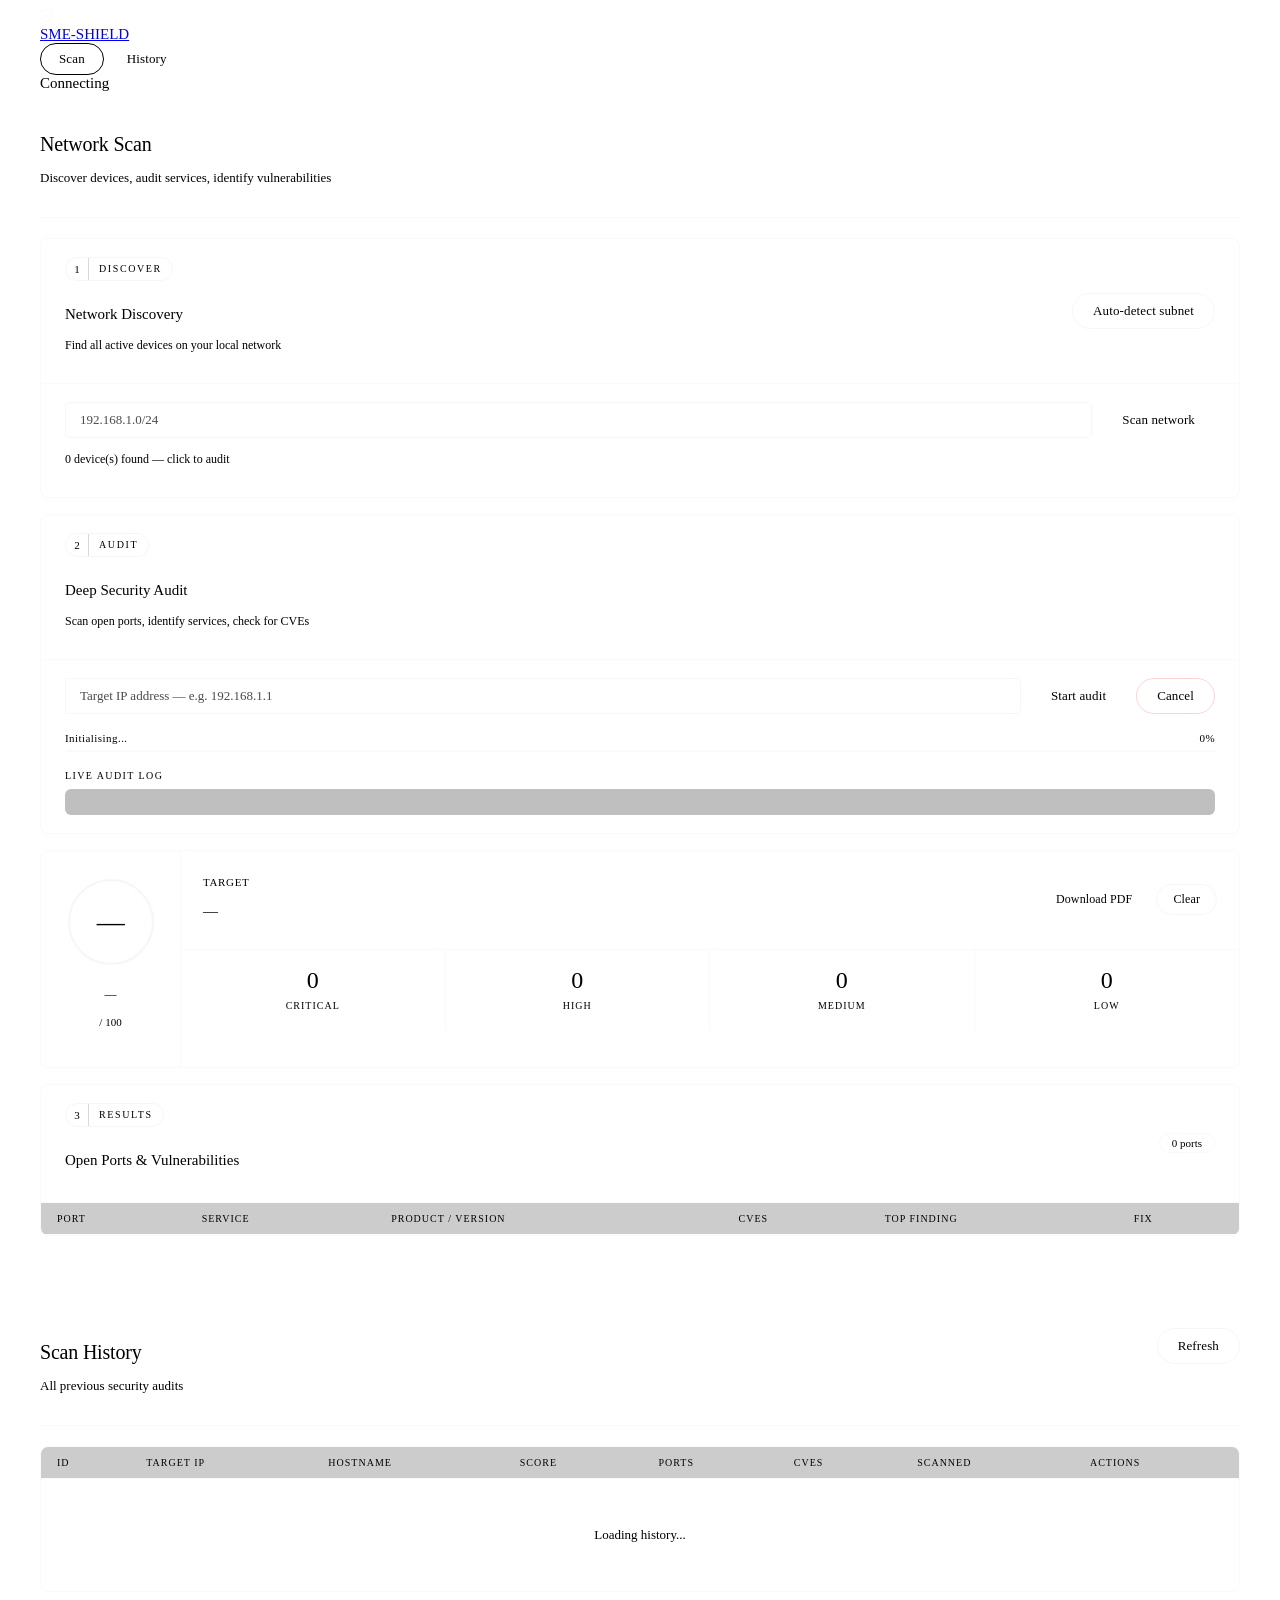
==== commit f0adbe45: "added scan cancellation feature aand history pagination" ====
--- a/ui/index.html
+++ b/ui/index.html
@@ -384,6 +384,9 @@
             class="input" style="flex:1" aria-label="Target IP address"/>
           <button id="btn-audit" onclick="startAudit()" class="btn btn-mint">
             Start audit
+          </button>
+          <button id="btn-cancel" onclick="cancelAudit()" class="btn btn-danger hidden">
+            Cancel
           </button>
         </div>
 
@@ -518,6 +521,9 @@
           </tbody>
         </table>
       </div>
+      <div id="history-load-more" style="display:none;padding:16px 24px;text-align:center;border-top:1px solid rgba(227,204,192,0.1)">
+        <button onclick="loadMoreHistory()" class="btn btn-ghost">Load more</button>
+      </div>
     </div>
 
   </div>
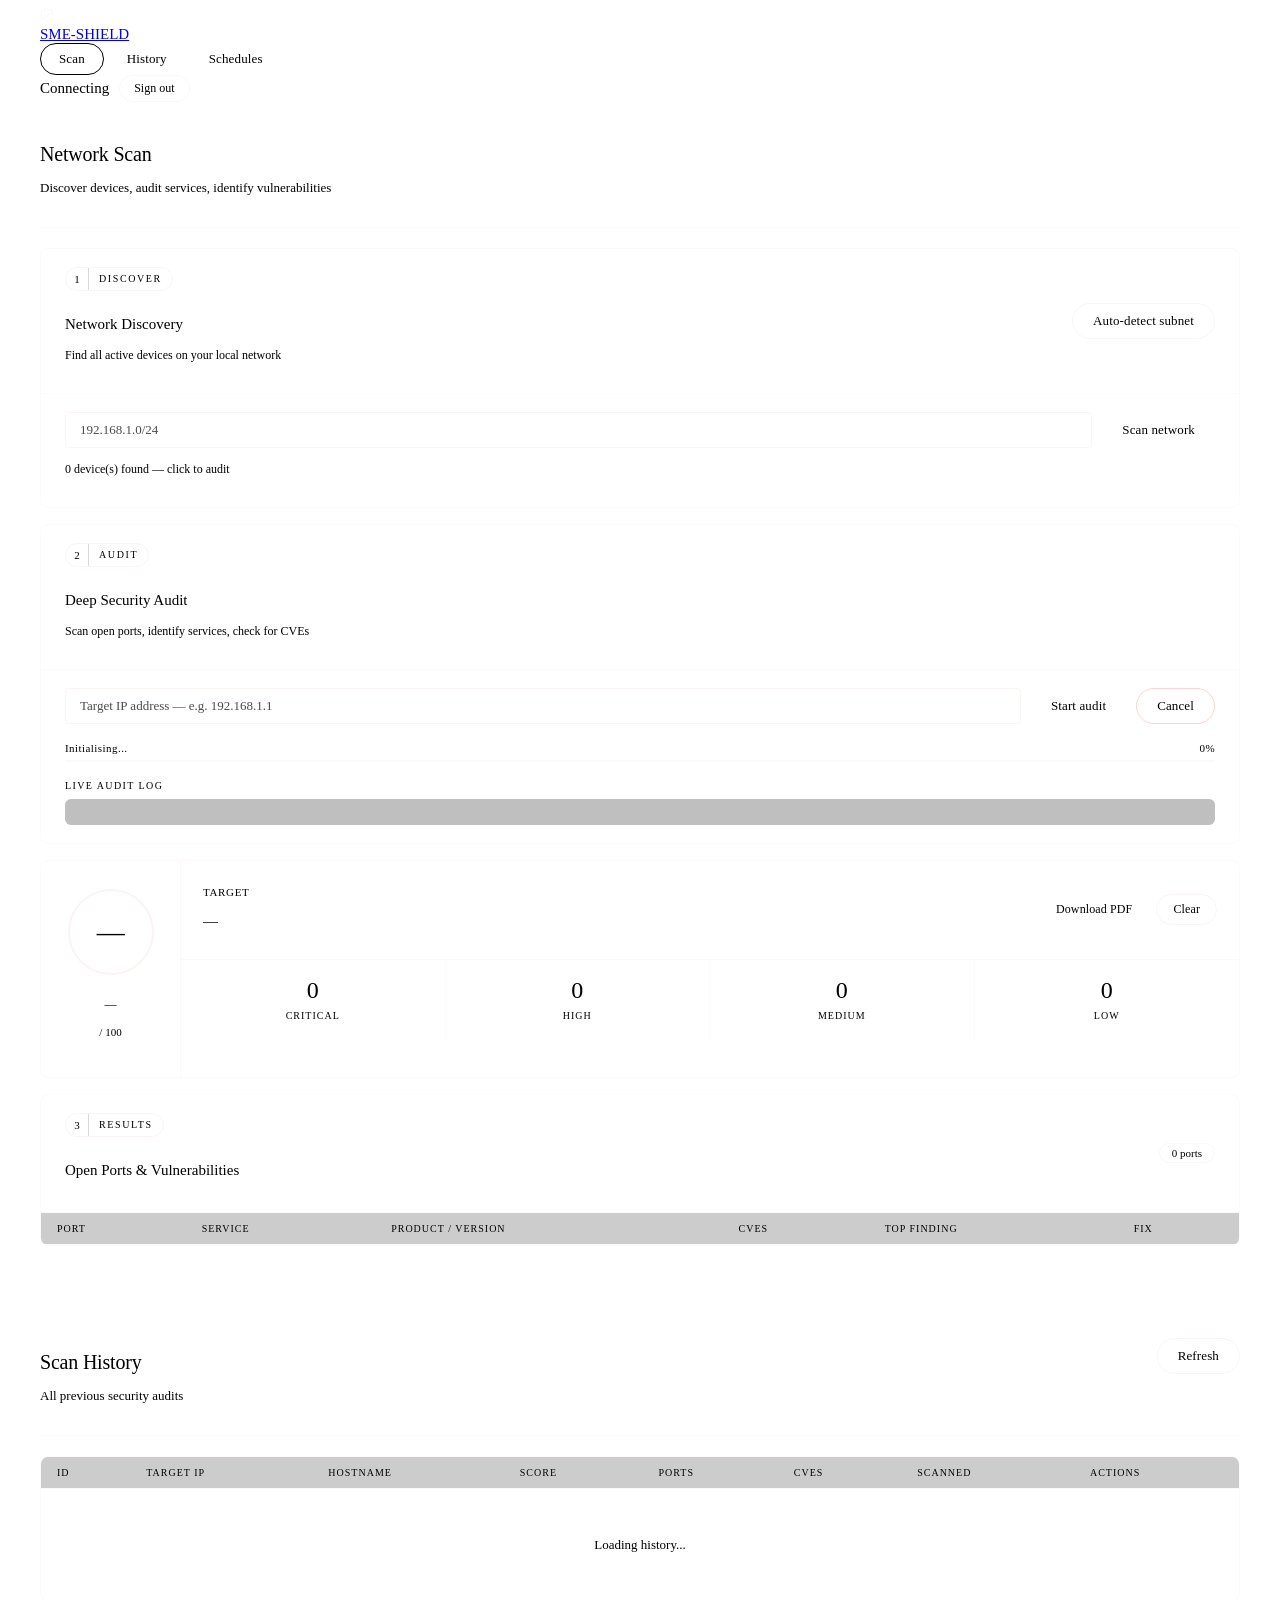
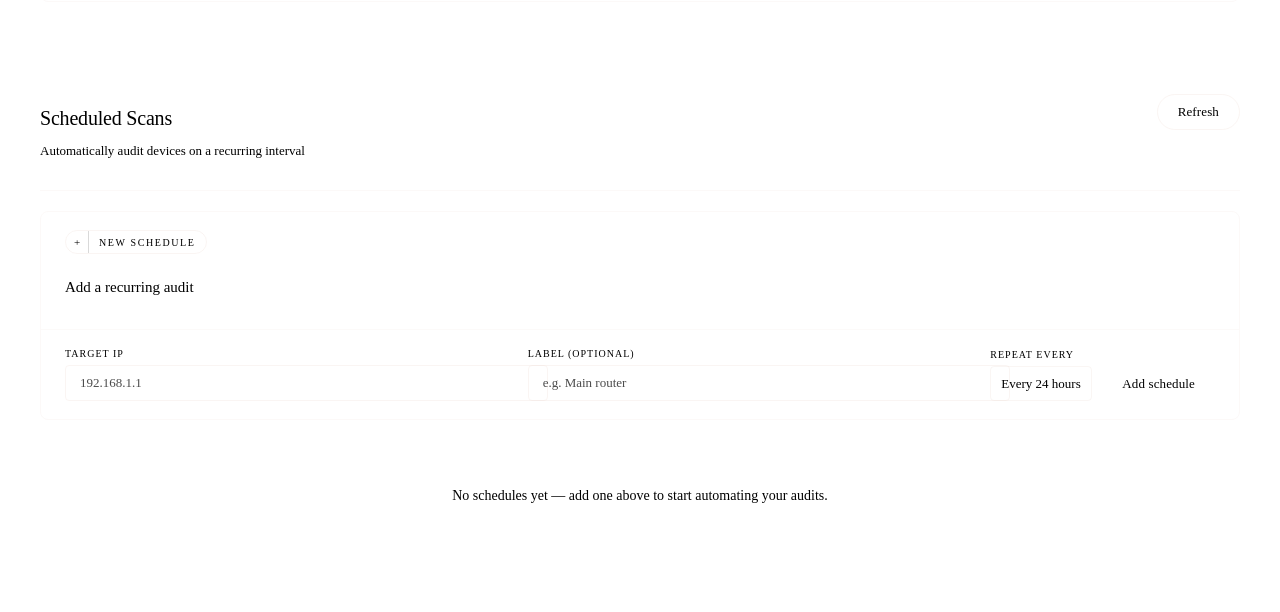
==== commit 25e69d29: "Merge main into login_system Brings in security fixes, unit tests, CSS deduplication, scan concurren" ====
--- a/ui/index.html
+++ b/ui/index.html
@@ -281,6 +281,88 @@
 .toast-success{border-color:rgba(162,246,245,0.3);color:var(--mint)}
 .toast-error  {border-color:rgba(248,113,113,0.3);color:var(--red)}
 .toast-info   {border-color:rgba(133,141,249,0.3);color:var(--lavender)}
+/* ── Schedule cards ────────────────────────────────────────────── */
+.sched-grid{
+  display:grid;
+  grid-template-columns:repeat(auto-fill,minmax(300px,1fr));
+  gap:12px;margin-top:4px;
+}
+.sched-card{
+  background:var(--plum);
+  border:1px solid rgba(227,204,192,0.12);
+  border-radius:8px;padding:20px 22px;
+  transition:border-color 0.2s;
+}
+.sched-card:hover{border-color:rgba(227,204,192,0.25)}
+.sched-card.disabled{opacity:0.5}
+.sched-head{display:flex;align-items:flex-start;justify-content:space-between;margin-bottom:12px}
+.sched-ip{font-family:var(--mono);font-size:14px;color:var(--mint);font-weight:300}
+.sched-label{font-size:11px;color:var(--stone);margin-top:2px}
+.sched-badge{
+  font-size:10px;font-weight:500;letter-spacing:0.08em;
+  text-transform:uppercase;padding:3px 10px;border-radius:9999px;
+  flex-shrink:0;
+}
+.sched-badge.on {background:rgba(162,246,245,0.12);color:var(--mint)}
+.sched-badge.off{background:rgba(255,255,255,0.06);color:var(--stone)}
+.sched-meta{
+  display:flex;flex-direction:column;gap:4px;
+  font-size:12px;color:var(--stone);margin-bottom:16px;
+}
+.sched-meta span{display:flex;align-items:center;gap:6px}
+.sched-meta b{color:var(--cream);font-weight:500}
+.sched-actions{display:flex;gap:6px;flex-wrap:wrap}
+
+/* Toggle switch */
+.toggle{
+  position:relative;display:inline-block;
+  width:36px;height:20px;flex-shrink:0;
+}
+.toggle input{opacity:0;width:0;height:0}
+.toggle-slider{
+  position:absolute;inset:0;cursor:pointer;
+  background:rgba(255,255,255,0.1);border-radius:99px;
+  transition:background 0.2s;
+}
+.toggle-slider::before{
+  content:'';position:absolute;
+  width:14px;height:14px;border-radius:50%;
+  left:3px;top:3px;background:var(--stone);
+  transition:transform 0.2s,background 0.2s;
+}
+.toggle input:checked + .toggle-slider{background:rgba(162,246,245,0.25)}
+.toggle input:checked + .toggle-slider::before{
+  transform:translateX(16px);background:var(--mint);
+}
+
+/* Add schedule form */
+.sched-form{
+  background:rgba(0,0,0,0.2);
+  border:1px solid rgba(227,204,192,0.1);
+  border-radius:8px;padding:20px 22px;
+  margin-bottom:20px;
+}
+.sched-form-grid{
+  display:grid;
+  grid-template-columns:1fr 1fr auto auto;
+  gap:10px;align-items:end;
+}
+@media(max-width:700px){.sched-form-grid{grid-template-columns:1fr 1fr}}
+.form-field label{
+  display:block;font-size:10px;font-weight:500;
+  letter-spacing:0.1em;text-transform:uppercase;
+  color:var(--stone);margin-bottom:6px;
+}
+.form-field select{
+  font-family:var(--font);font-size:13px;
+  color:var(--cream);background:var(--cocoa);
+  border:1px solid rgba(227,204,192,0.18);
+  border-radius:4px;padding:9px 10px;
+  outline:none;width:100%;cursor:pointer;
+  transition:border-color 0.15s;
+  appearance:none;
+}
+.form-field select:focus{border-color:var(--mint)}
 </style>
 </head>
 <body>
@@ -311,11 +393,27 @@
           class="nav-tab" role="tab" aria-selected="false">
           History
         </button>
-      </div>
-
-      <div id="ws-status" class="ws-pill" role="status" aria-live="polite">
-        <span class="ws-dot pulsing" id="ws-dot"></span>
-        <span id="ws-text">Connecting</span>
+        <button onclick="showView('schedules')" data-view="schedules"
+          class="nav-tab" role="tab" aria-selected="false">
+          Schedules
+        </button>
+      </div>
+
+      <div style="display:flex;align-items:center;gap:10px">
+        <div id="ws-status" class="ws-pill" role="status" aria-live="polite">
+          <span class="ws-dot pulsing" id="ws-dot"></span>
+          <span id="ws-text">Connecting</span>
+        </div>
+        <a href="/logout"
+          style="font-family:var(--font);font-size:12px;font-weight:500;
+                 color:var(--stone);text-decoration:none;
+                 border:1px solid rgba(227,204,192,0.15);border-radius:9999px;
+                 padding:5px 14px;transition:border-color 0.15s,color 0.15s;"
+          onmouseover="this.style.borderColor='rgba(248,113,113,0.4)';this.style.color='var(--red)'"
+          onmouseout="this.style.borderColor='rgba(227,204,192,0.15)';this.style.color='var(--stone)'"
+          aria-label="Sign out">
+          Sign out
+        </a>
       </div>
 
     </div>
@@ -529,6 +627,72 @@
   </div>
 </div>
 
+<!-- ── Schedules View ─────────────────────────────────────────────────── -->
+<div id="view-schedules" class="view hidden" role="main" aria-label="Scheduled scans">
+  <div class="wrap" style="padding-top:28px;padding-bottom:48px">
+
+    <div class="section-head">
+      <div>
+        <h1 class="section-title">Scheduled Scans</h1>
+        <p class="section-sub">Automatically audit devices on a recurring interval</p>
+      </div>
+      <button onclick="loadSchedules()" class="btn btn-ghost">Refresh</button>
+    </div>
+
+    <!-- Add schedule form -->
+    <div class="card" style="margin-bottom:20px">
+      <div class="card-head">
+        <div>
+          <div class="step-pill">
+            <span class="step-pill-num">+</span>
+            <span class="step-pill-text">New Schedule</span>
+          </div>
+          <p class="card-title">Add a recurring audit</p>
+        </div>
+      </div>
+      <div class="card-body">
+        <div class="sched-form-grid">
+          <div class="form-field">
+            <label for="sched-ip">Target IP</label>
+            <input id="sched-ip" type="text" placeholder="192.168.1.1"
+              class="input" aria-label="IP address to schedule"/>
+          </div>
+          <div class="form-field">
+            <label for="sched-label">Label (optional)</label>
+            <input id="sched-label" type="text" placeholder="e.g. Main router"
+              class="input" aria-label="Label for this schedule"/>
+          </div>
+          <div class="form-field">
+            <label for="sched-interval">Repeat every</label>
+            <select id="sched-interval" aria-label="Scan interval">
+              <option value="6">Every 6 hours</option>
+              <option value="12">Every 12 hours</option>
+              <option value="24" selected>Every 24 hours</option>
+              <option value="48">Every 2 days</option>
+              <option value="168">Every week</option>
+            </select>
+          </div>
+          <div class="form-field" style="display:flex;align-items:flex-end">
+            <button onclick="createSchedule()" class="btn btn-mint" style="white-space:nowrap">
+              Add schedule
+            </button>
+          </div>
+        </div>
+      </div>
+    </div>
+
+    <!-- Schedule list -->
+    <div id="sched-list-wrap">
+      <div id="sched-empty" class="hidden"
+        style="text-align:center;padding:48px 0;color:var(--stone);font-size:14px">
+        No schedules yet — add one above to start automating your audits.
+      </div>
+      <div id="sched-grid" class="sched-grid"></div>
+    </div>
+
+  </div>
+</div>
+
 <div id="toast-container" aria-live="assertive" aria-atomic="true"></div>
 <script src="/assets/app.js"></script>
 </body>
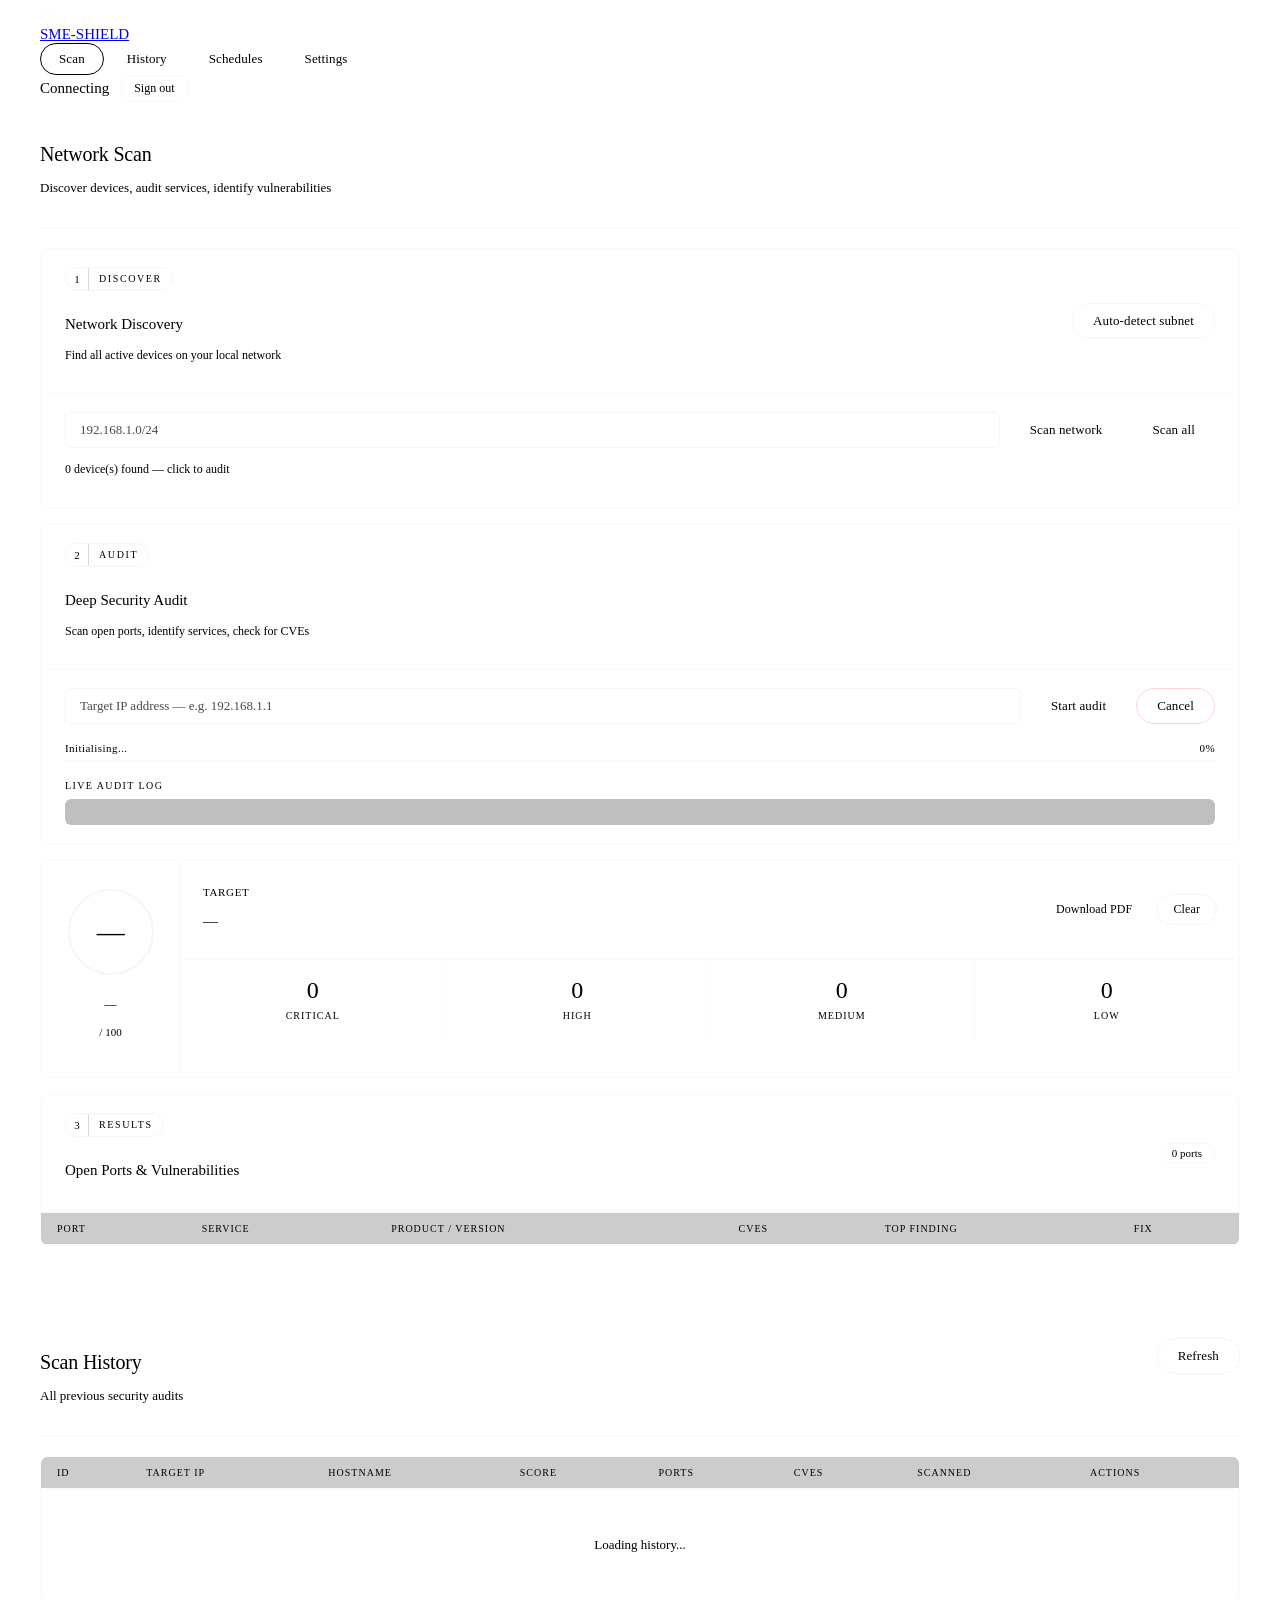
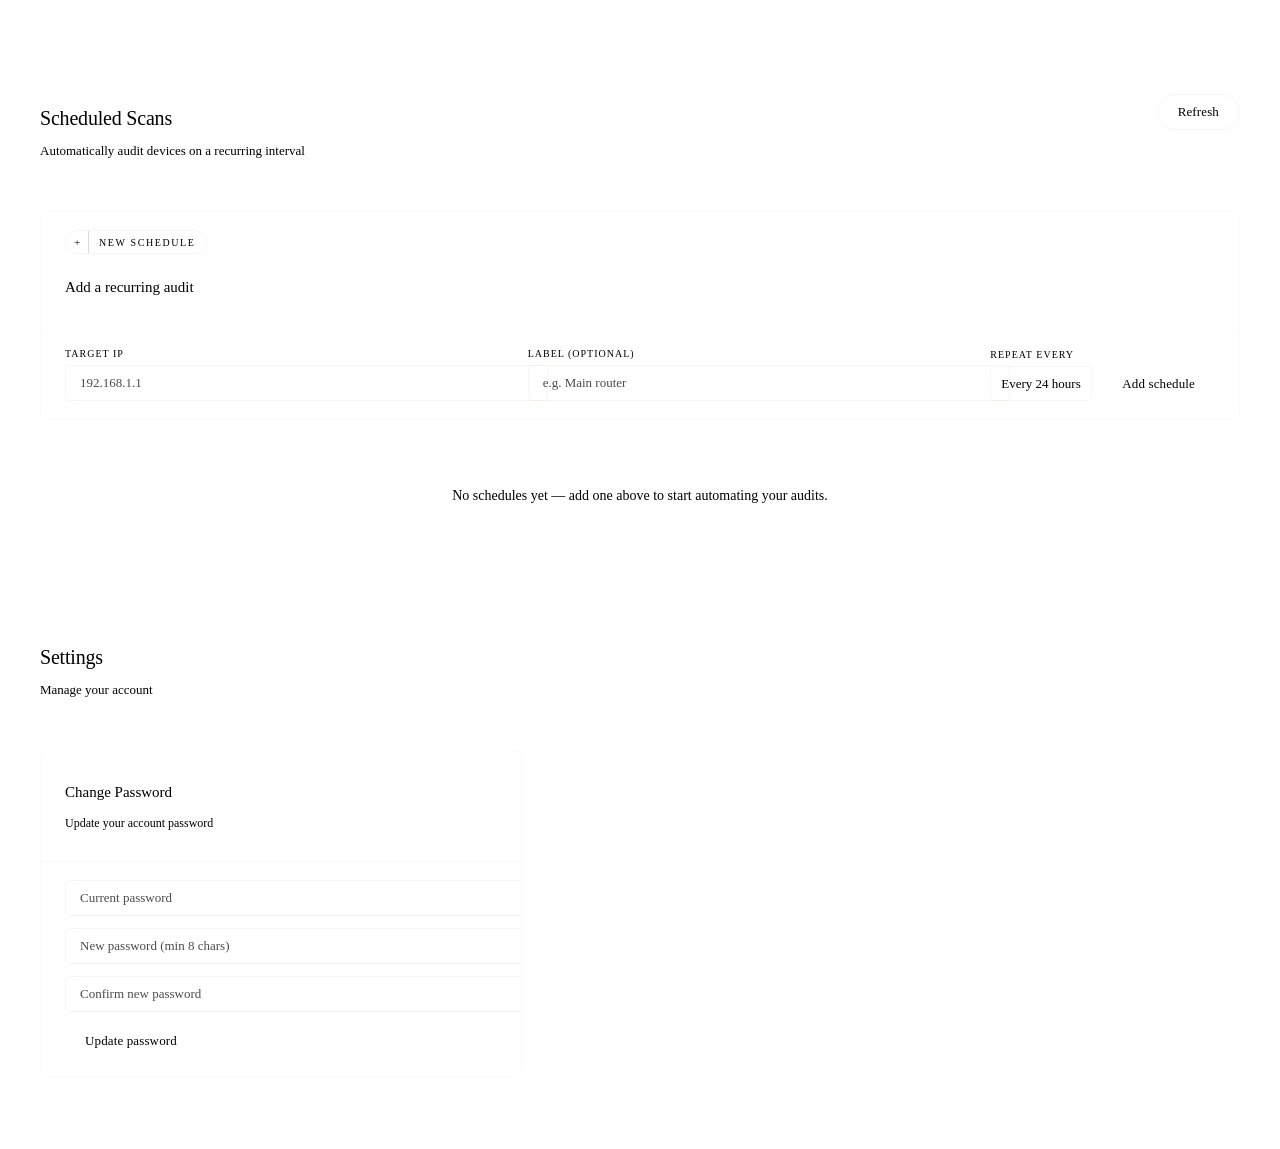
==== commit f998a5be: "added password endpoint and settings ui" ====
--- a/ui/index.html
+++ b/ui/index.html
@@ -397,6 +397,10 @@
           class="nav-tab" role="tab" aria-selected="false">
           Schedules
         </button>
+        <button onclick="showView('settings')" data-view="settings"
+          class="nav-tab" role="tab" aria-selected="false">
+          Settings
+        </button>
       </div>
 
       <div style="display:flex;align-items:center;gap:10px">
@@ -452,6 +456,9 @@
             class="input" style="flex:1" aria-label="Subnet CIDR"/>
           <button onclick="discoverDevices()" class="btn btn-mint">
             Scan network
+          </button>
+          <button onclick="scanAllDevices()" class="btn btn-iris">
+            Scan all
           </button>
         </div>
         <div id="device-grid" class="hidden" aria-live="polite">
@@ -693,6 +700,39 @@
   </div>
 </div>
 
+<!-- ── Settings View ─────────────────────────────────────────────── -->
+<div id="view-settings" class="view hidden" role="main" aria-label="Settings">
+  <div class="wrap" style="padding-top:28px;padding-bottom:48px">
+
+    <div class="section-head">
+      <div>
+        <h1 class="section-title">Settings</h1>
+        <p class="section-sub">Manage your account</p>
+      </div>
+    </div>
+
+    <div class="card" style="max-width:480px">
+      <div class="card-head">
+        <div>
+          <p class="card-title">Change Password</p>
+          <p class="card-sub">Update your account password</p>
+        </div>
+      </div>
+      <div class="card-body">
+        <div style="display:flex;flex-direction:column;gap:12px">
+          <input id="settings-current-pw" type="password" placeholder="Current password" class="input" aria-label="Current password"/>
+          <input id="settings-new-pw" type="password" placeholder="New password (min 8 chars)" class="input" aria-label="New password"/>
+          <input id="settings-confirm-pw" type="password" placeholder="Confirm new password" class="input" aria-label="Confirm new password"/>
+          <button onclick="changePassword()" class="btn btn-mint" style="align-self:flex-start">
+            Update password
+          </button>
+        </div>
+      </div>
+    </div>
+
+  </div>
+</div>
+
 <div id="toast-container" aria-live="assertive" aria-atomic="true"></div>
 <script src="/assets/app.js"></script>
 </body>
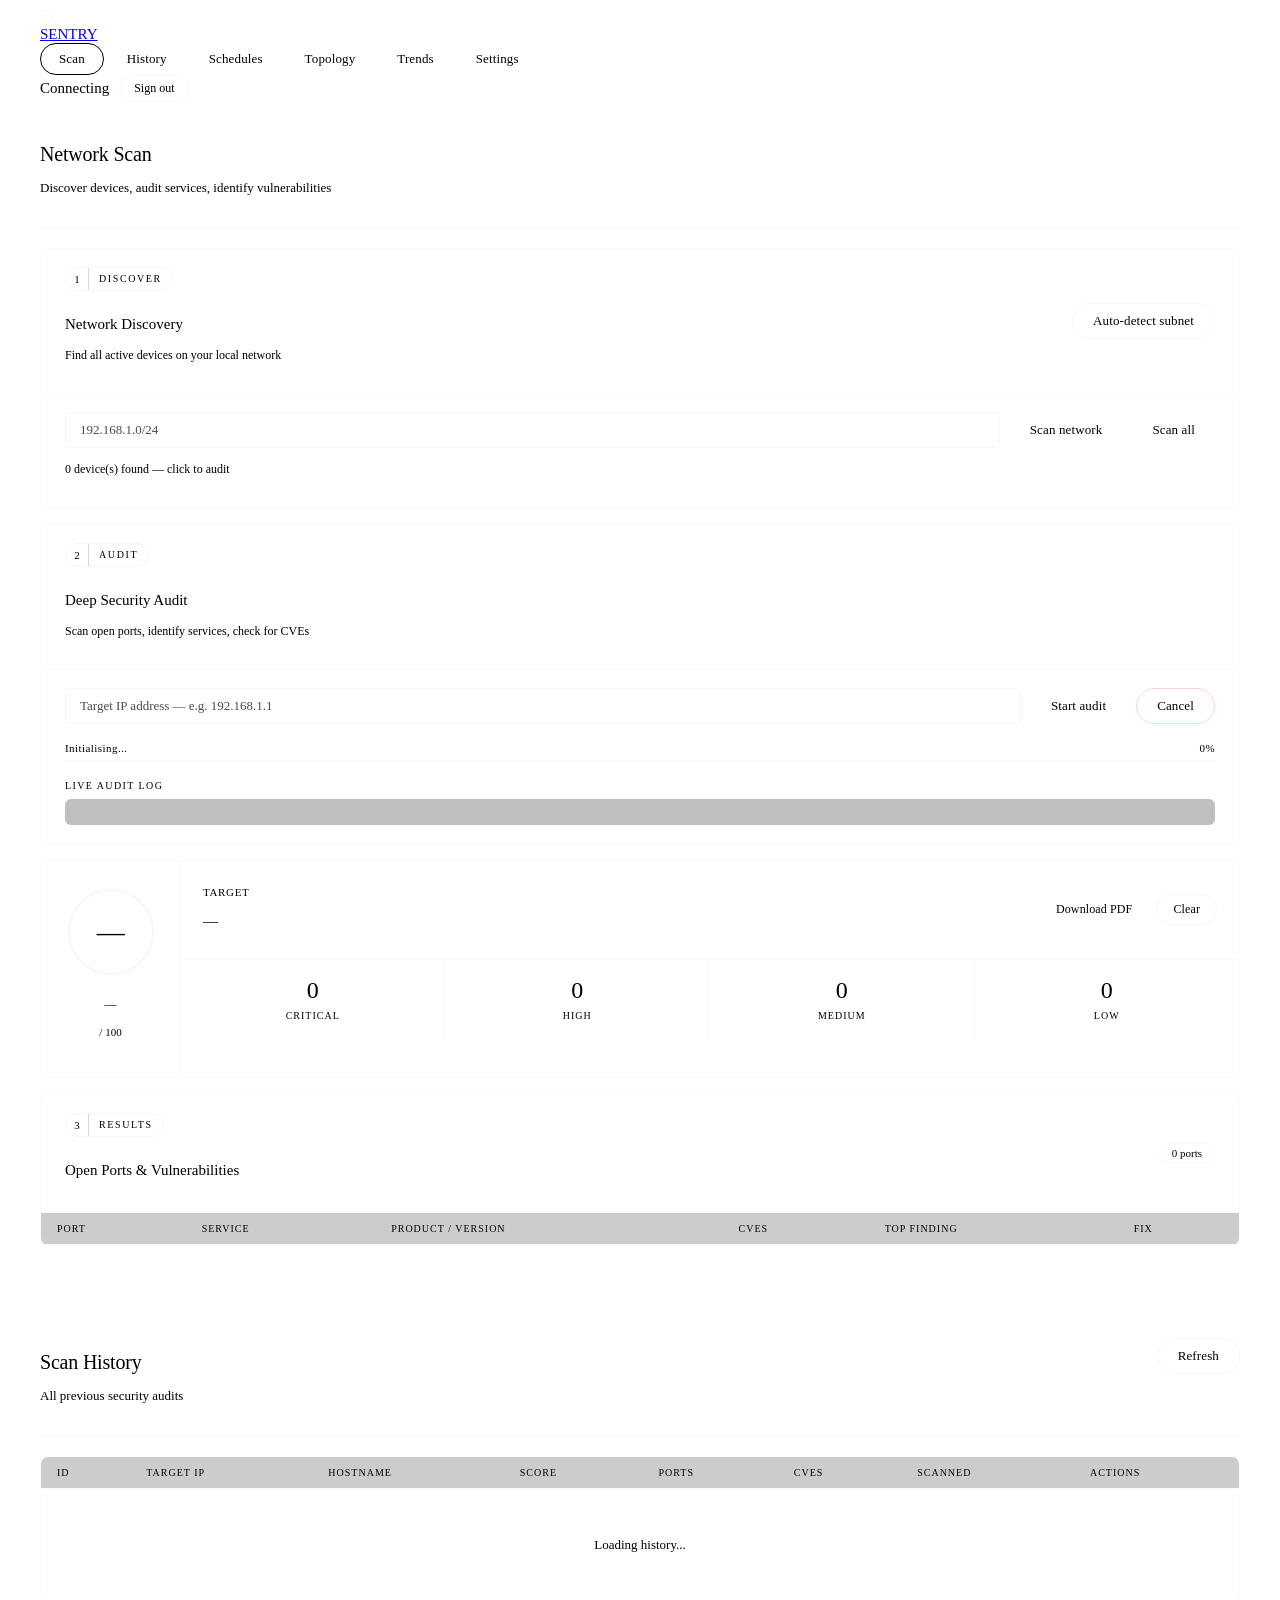
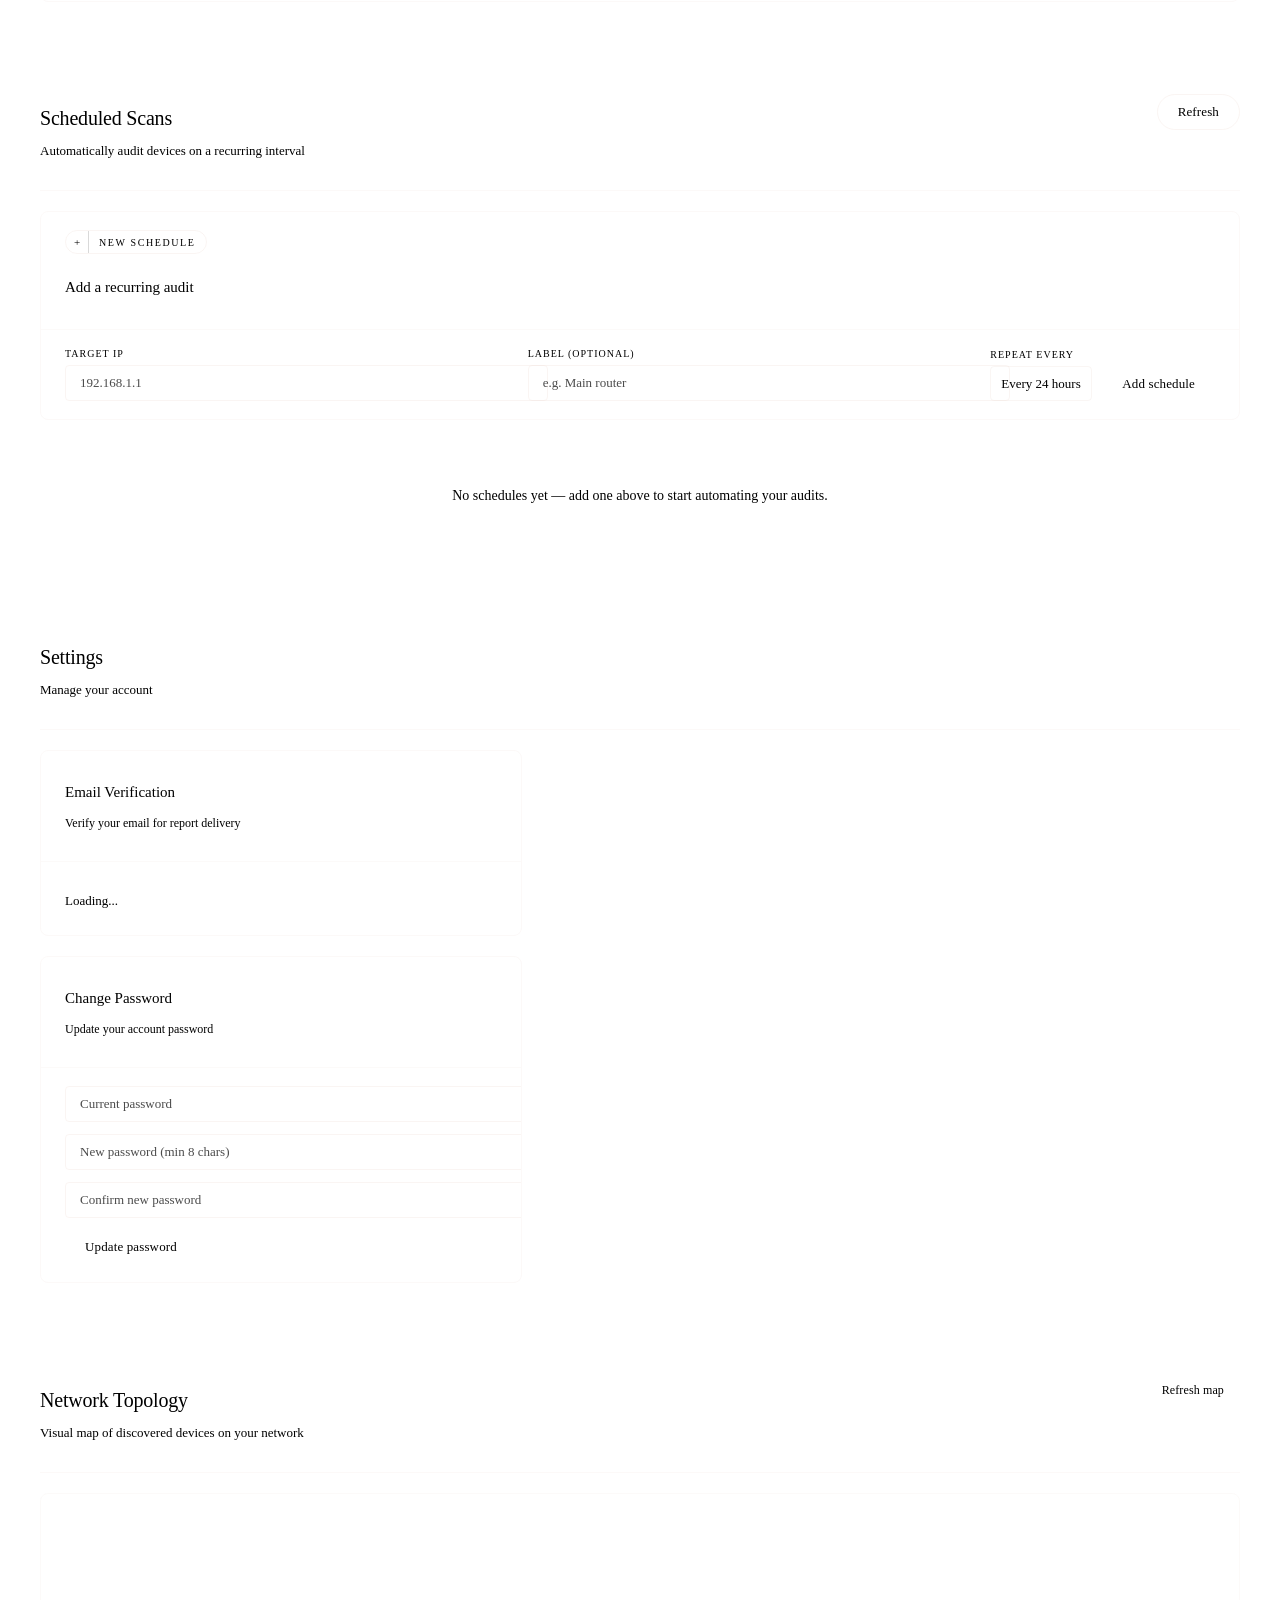
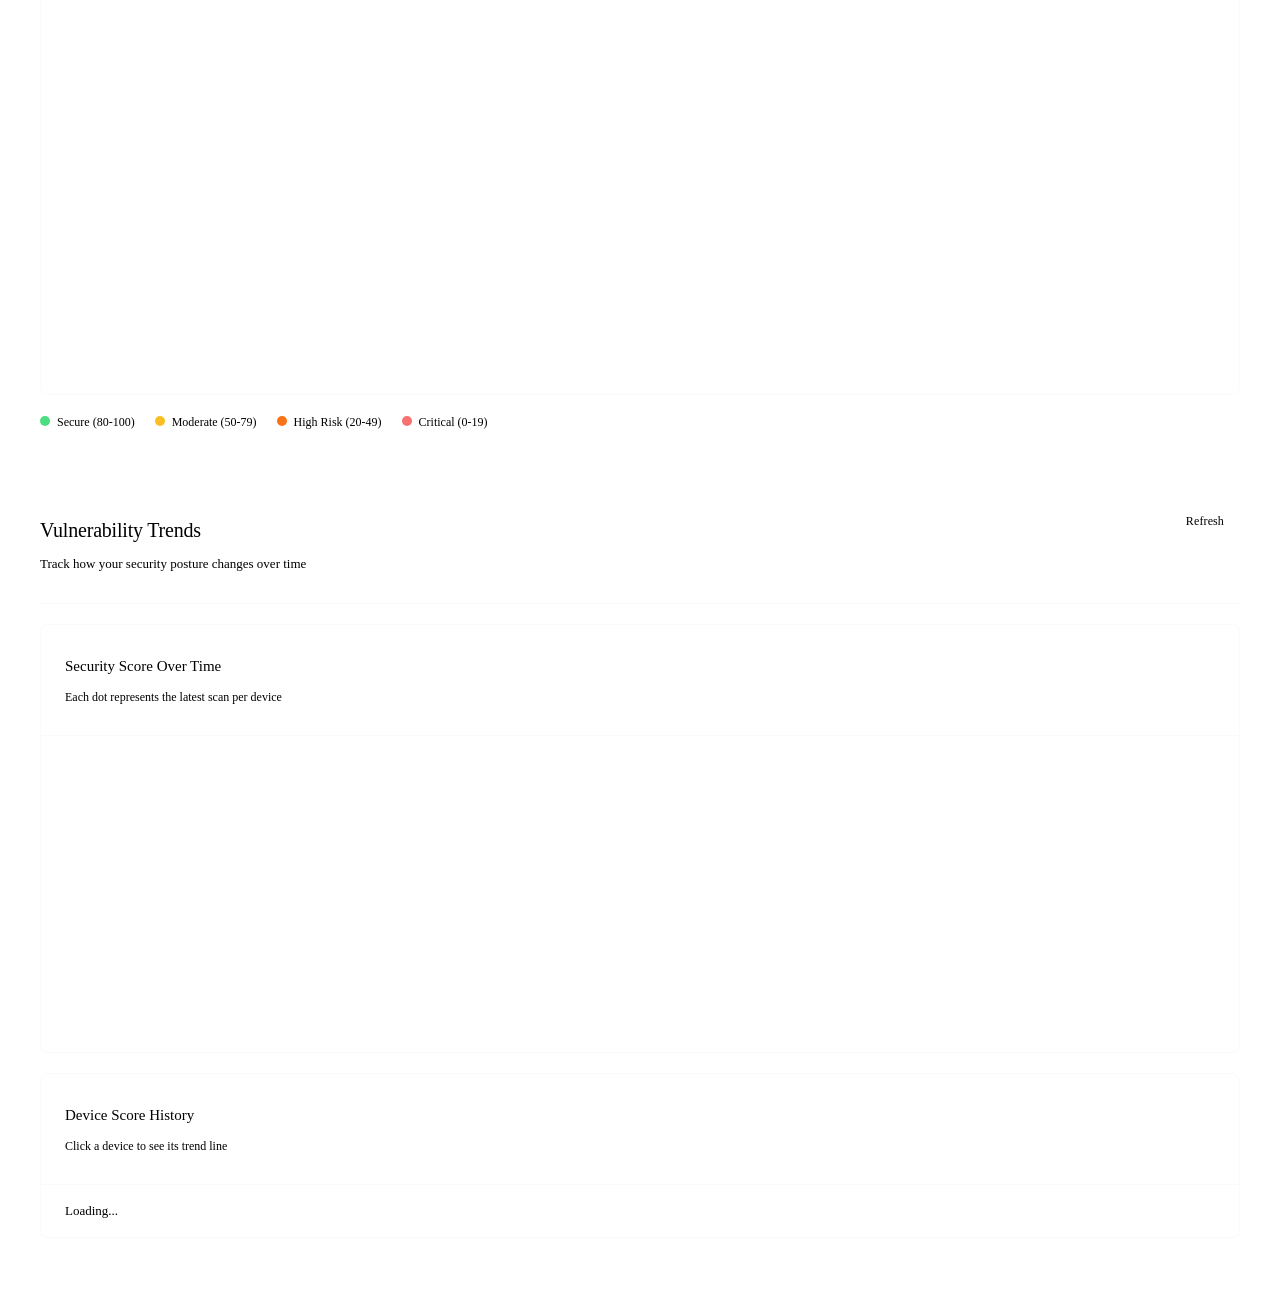
==== commit 9d05ad2e: "add vulnerability trend tracker, topology/trends dashboard views and updated login page" ====
--- a/ui/index.html
+++ b/ui/index.html
@@ -3,7 +3,7 @@
 <head>
 <meta charset="UTF-8"/>
 <meta name="viewport" content="width=device-width,initial-scale=1.0"/>
-<title>SME-Shield — Network Security Auditor</title>
+<title>Sentry — Network Security Auditor</title>
 <link rel="preconnect" href="https://fonts.googleapis.com"/>
 <link rel="preconnect" href="https://fonts.gstatic.com" crossorigin/>
 <link href="https://fonts.googleapis.com/css2?family=Inter:wght@300;500&family=JetBrains+Mono:wght@300&display=swap" rel="stylesheet"/>
@@ -372,7 +372,7 @@
   <div class="wrap">
     <div class="nav-inner">
 
-      <a href="/landing.html" class="nav-logo" aria-label="Back to SME-Shield home">
+      <a href="/landing.html" class="nav-logo" aria-label="Back to Sentry home">
         <div class="nav-mark" aria-hidden="true">
           <svg width="14" height="14" viewBox="0 0 14 14" fill="none">
             <path d="M7 1L1.5 3.2V7C1.5 10.1 3.9 13 7 13.5C10.1 13 12.5 10.1 12.5 7V3.2L7 1Z"
@@ -381,7 +381,7 @@
               stroke-width="1.1" stroke-linecap="round" stroke-linejoin="round"/>
           </svg>
         </div>
-        <span class="nav-name">SME-SHIELD</span>
+        <span class="nav-name">SENTRY</span>
       </a>
 
       <div class="nav-tabs" role="tablist" aria-label="Views">
@@ -396,6 +396,14 @@
         <button onclick="showView('schedules')" data-view="schedules"
           class="nav-tab" role="tab" aria-selected="false">
           Schedules
+        </button>
+        <button onclick="showView('topology')" data-view="topology"
+          class="nav-tab" role="tab" aria-selected="false">
+          Topology
+        </button>
+        <button onclick="showView('trends')" data-view="trends"
+          class="nav-tab" role="tab" aria-selected="false">
+          Trends
         </button>
         <button onclick="showView('settings')" data-view="settings"
           class="nav-tab" role="tab" aria-selected="false">
@@ -711,6 +719,20 @@
       </div>
     </div>
 
+    <div class="card" style="max-width:480px;margin-bottom:20px">
+      <div class="card-head">
+        <div>
+          <p class="card-title">Email Verification</p>
+          <p class="card-sub">Verify your email for report delivery</p>
+        </div>
+      </div>
+      <div class="card-body">
+        <div id="email-status-wrap">
+          <p style="font-size:13px;color:var(--sand);margin-bottom:8px">Loading...</p>
+        </div>
+      </div>
+    </div>
+
     <div class="card" style="max-width:480px">
       <div class="card-head">
         <div>
@@ -733,6 +755,83 @@
   </div>
 </div>
 
+<!-- ═══ TOPOLOGY VIEW ═══ -->
+<div id="view-topology" class="view hidden" role="main" aria-label="Network Topology">
+  <div class="wrap" style="padding-top:28px;padding-bottom:48px">
+    <div class="section-head">
+      <div>
+        <h1 class="section-title">Network Topology</h1>
+        <p class="section-sub">Visual map of discovered devices on your network</p>
+      </div>
+      <button onclick="loadTopology()" class="btn btn-mint" style="font-size:12px;padding:8px 16px">Refresh map</button>
+    </div>
+
+    <!-- Topology SVG canvas -->
+    <div id="topo-canvas-wrap" style="background:var(--plum);border:1px solid rgba(227,204,192,0.1);border-radius:8px;overflow:hidden;margin-bottom:20px;min-height:500px;display:flex;align-items:center;justify-content:center">
+      <svg id="topo-svg" width="100%" height="500" viewBox="0 0 900 500"></svg>
+    </div>
+
+    <!-- Device detail panel -->
+    <div id="topo-detail" class="card" style="display:none;max-width:560px">
+      <div class="card-head">
+        <div>
+          <p class="card-title" id="topo-detail-title">Device</p>
+          <p class="card-sub" id="topo-detail-sub">Details</p>
+        </div>
+        <button onclick="document.getElementById('topo-detail').style.display='none'" class="btn" style="font-size:11px;padding:4px 12px">Close</button>
+      </div>
+      <div class="card-body" id="topo-detail-body"></div>
+    </div>
+
+    <!-- Legend -->
+    <div style="display:flex;gap:20px;flex-wrap:wrap;font-size:12px;color:var(--stone);margin-top:8px">
+      <span><span style="display:inline-block;width:10px;height:10px;border-radius:50%;background:#4ade80;margin-right:4px"></span> Secure (80-100)</span>
+      <span><span style="display:inline-block;width:10px;height:10px;border-radius:50%;background:#fbbf24;margin-right:4px"></span> Moderate (50-79)</span>
+      <span><span style="display:inline-block;width:10px;height:10px;border-radius:50%;background:#f97316;margin-right:4px"></span> High Risk (20-49)</span>
+      <span><span style="display:inline-block;width:10px;height:10px;border-radius:50%;background:#f87171;margin-right:4px"></span> Critical (0-19)</span>
+    </div>
+  </div>
+</div>
+
+<!-- ═══ TRENDS VIEW ═══ -->
+<div id="view-trends" class="view hidden" role="main" aria-label="Vulnerability Trends">
+  <div class="wrap" style="padding-top:28px;padding-bottom:48px">
+    <div class="section-head">
+      <div>
+        <h1 class="section-title">Vulnerability Trends</h1>
+        <p class="section-sub">Track how your security posture changes over time</p>
+      </div>
+      <button onclick="loadTrends()" class="btn btn-mint" style="font-size:12px;padding:8px 16px">Refresh</button>
+    </div>
+
+    <!-- Trend chart -->
+    <div class="card" style="margin-bottom:20px">
+      <div class="card-head">
+        <div>
+          <p class="card-title">Security Score Over Time</p>
+          <p class="card-sub">Each dot represents the latest scan per device</p>
+        </div>
+      </div>
+      <div class="card-body">
+        <svg id="trend-chart" width="100%" height="280" viewBox="0 0 800 280" style="display:block"></svg>
+      </div>
+    </div>
+
+    <!-- Device trend table -->
+    <div class="card">
+      <div class="card-head">
+        <div>
+          <p class="card-title">Device Score History</p>
+          <p class="card-sub">Click a device to see its trend line</p>
+        </div>
+      </div>
+      <div class="card-body">
+        <div id="trend-devices-list" style="font-size:13px;color:var(--stone)">Loading...</div>
+      </div>
+    </div>
+  </div>
+</div>
+
 <div id="toast-container" aria-live="assertive" aria-atomic="true"></div>
 <script src="/assets/app.js"></script>
 </body>
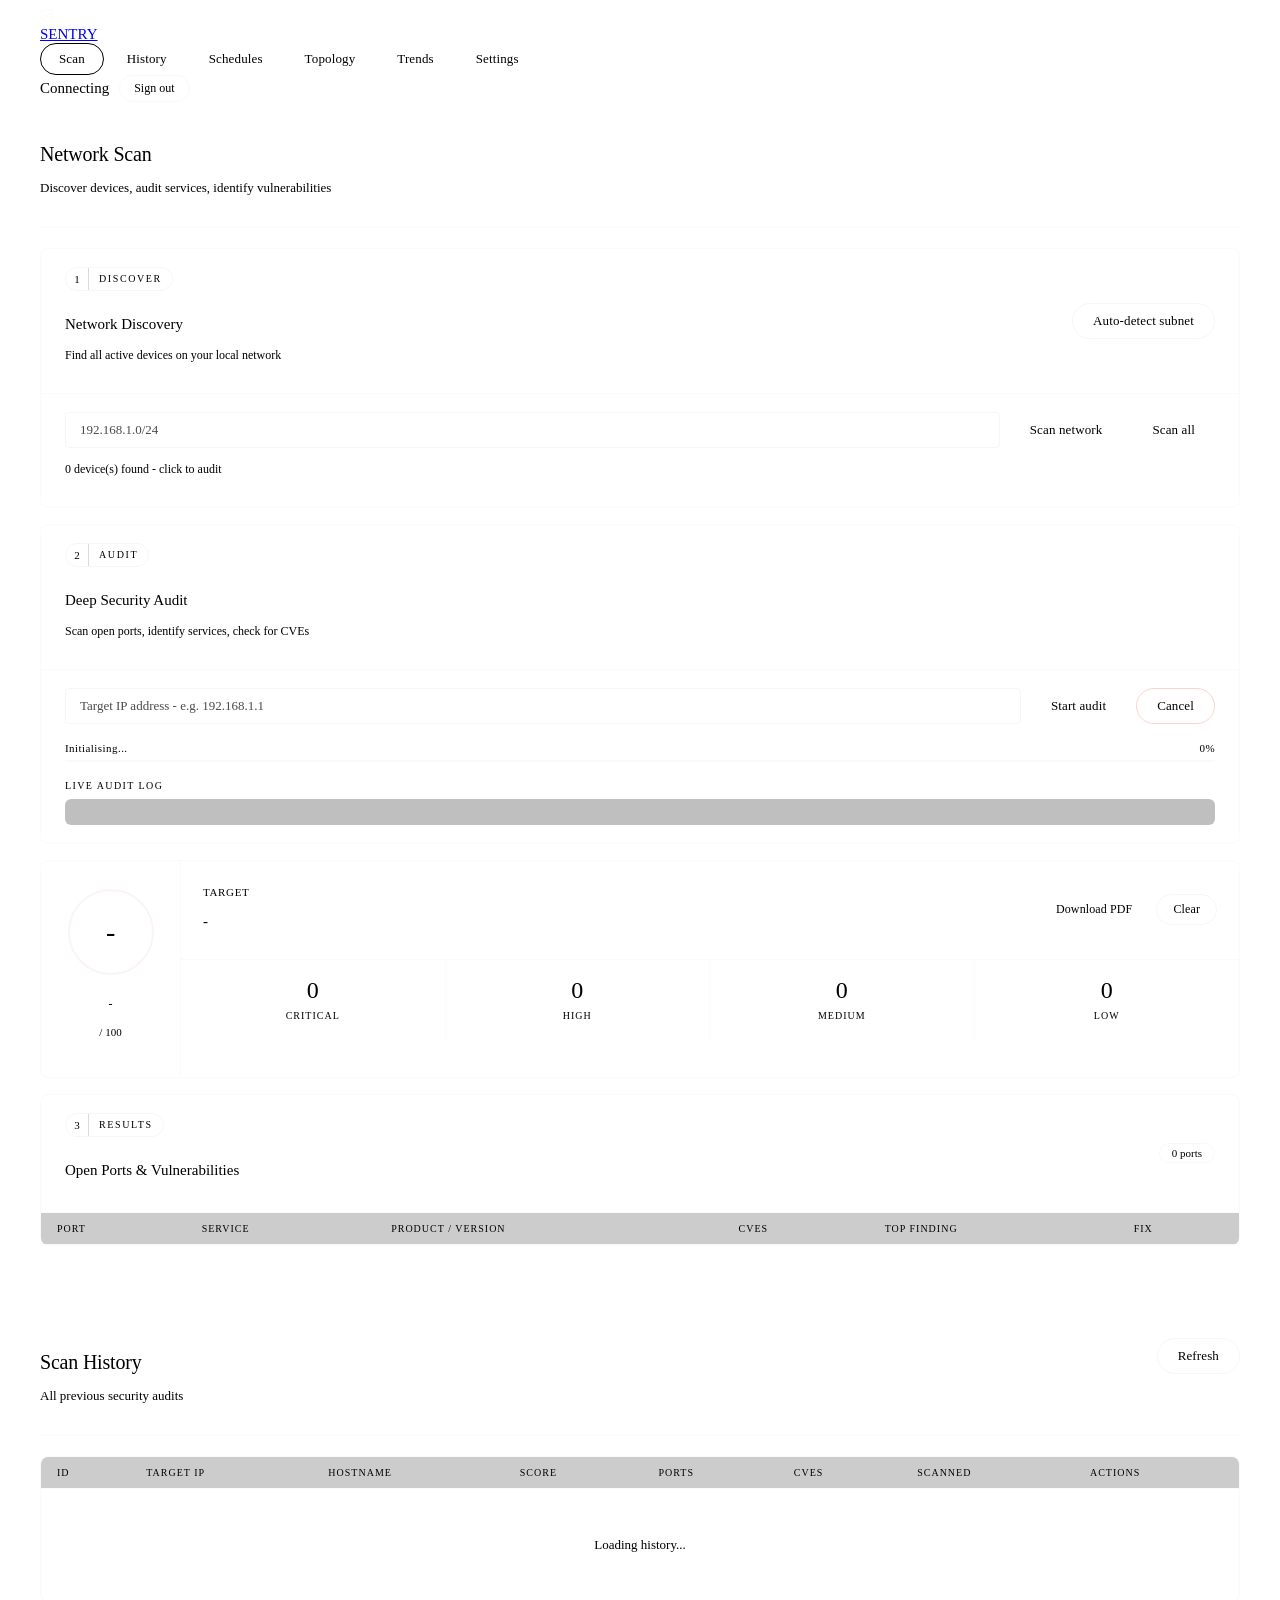
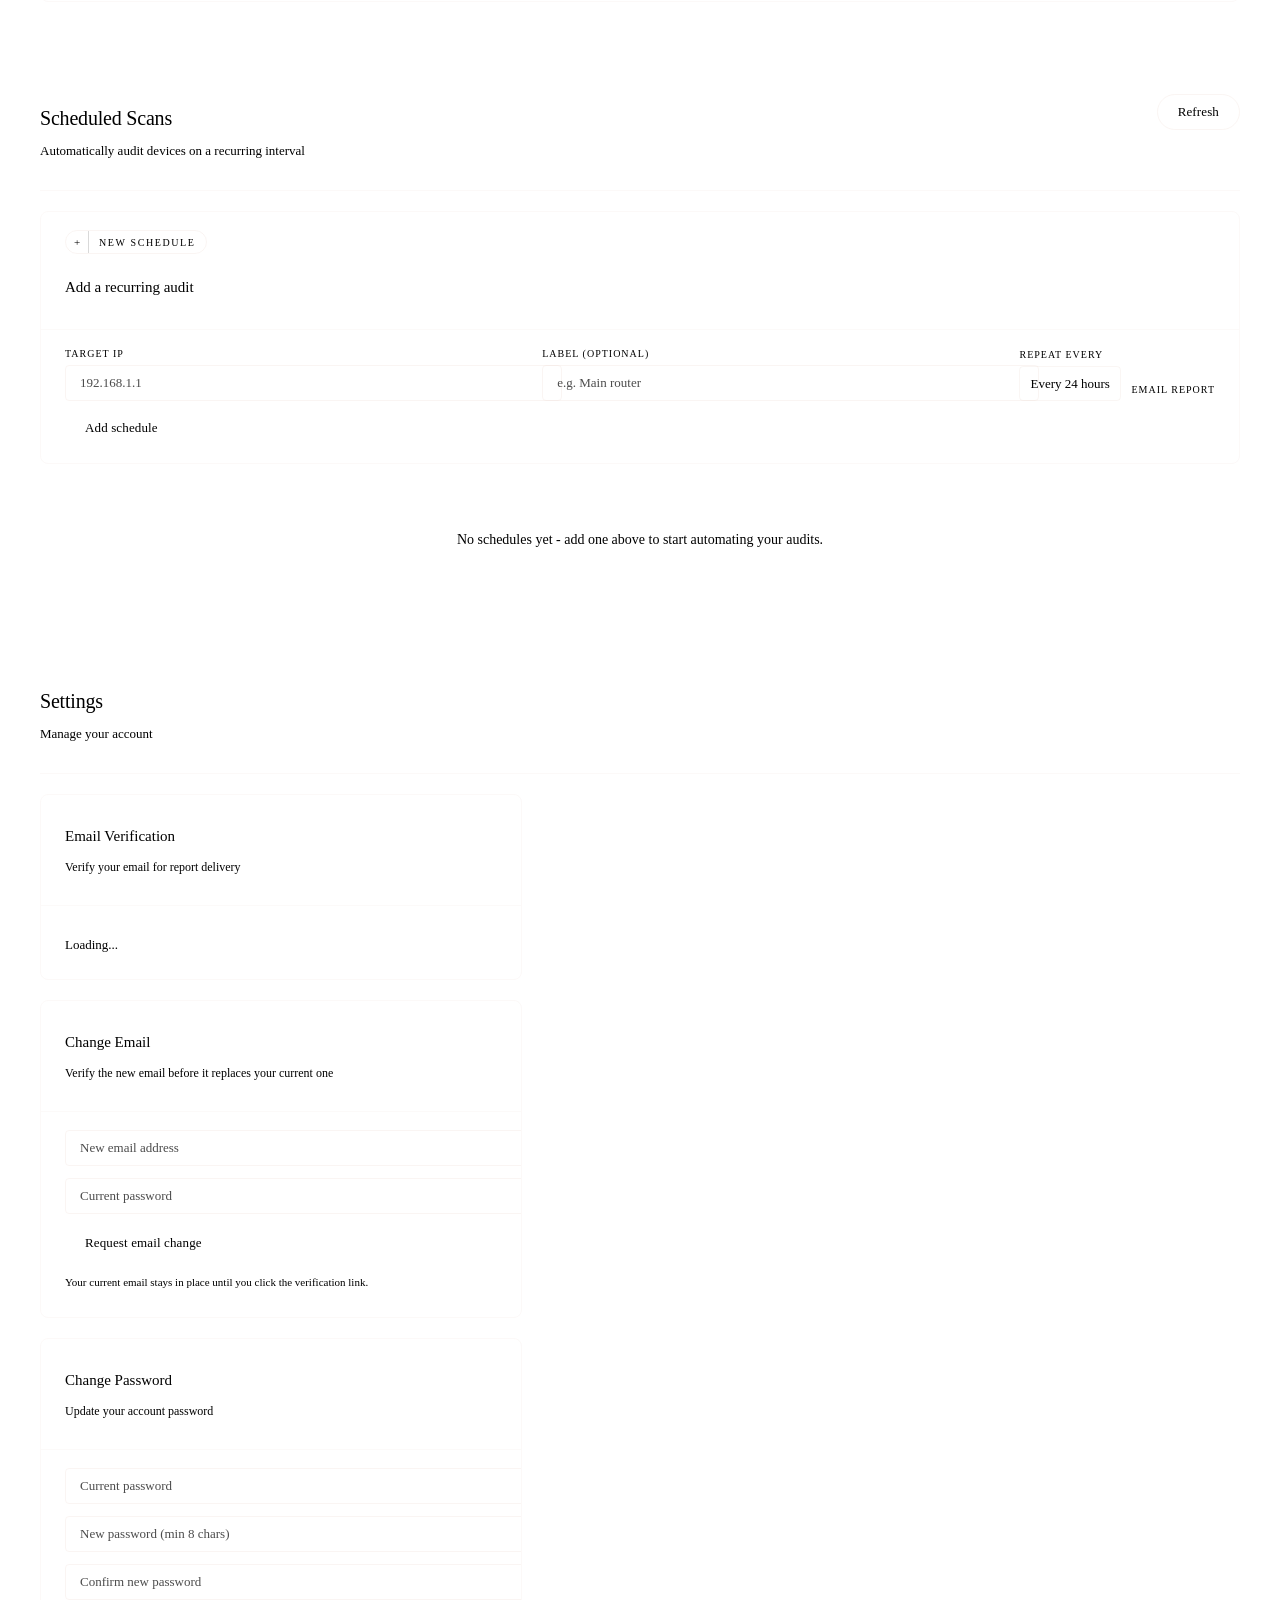
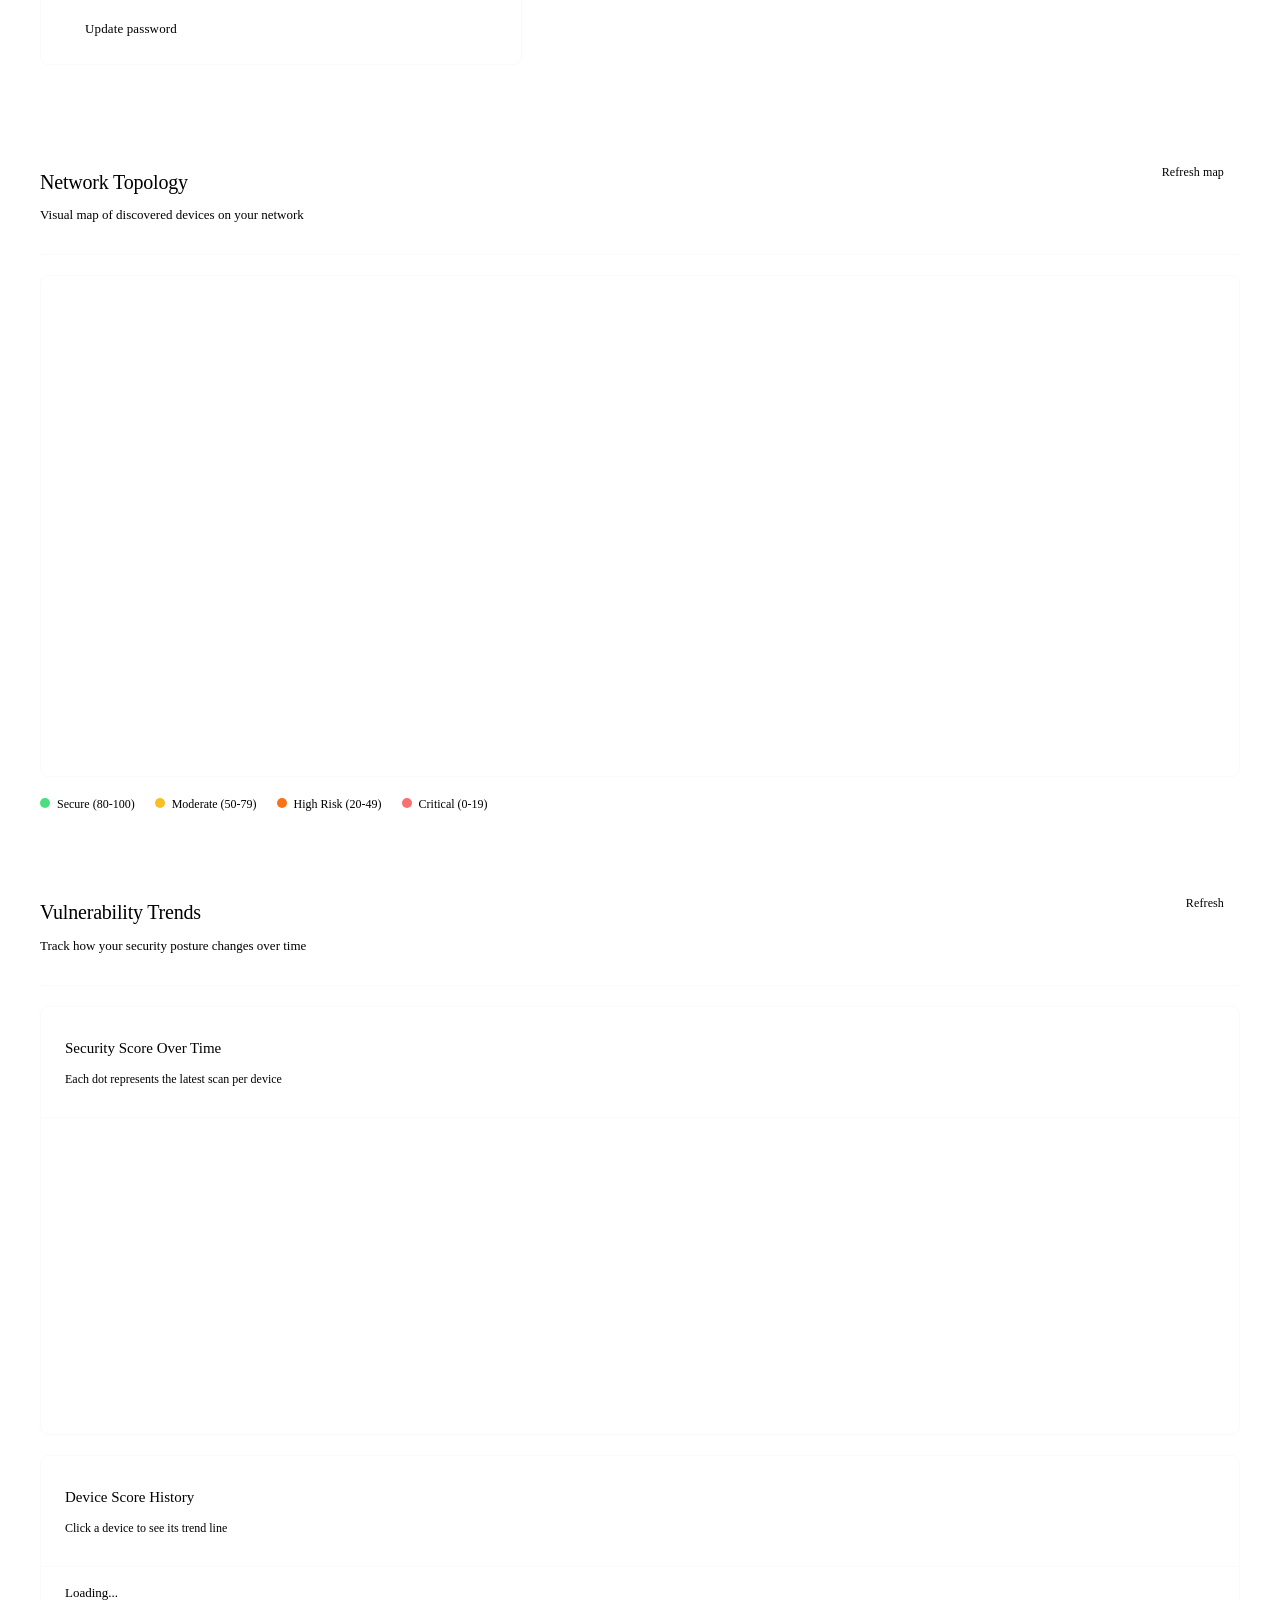
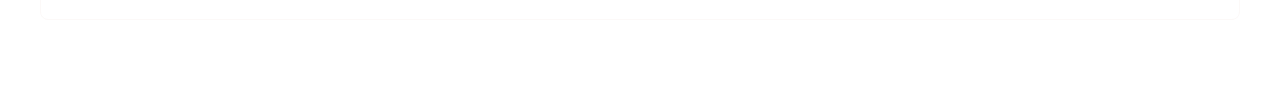
==== commit 522e938b: "Add Resend email integration and password security enhancements - Integrate Resend API as email deli" ====
--- a/ui/index.html
+++ b/ui/index.html
@@ -3,13 +3,13 @@
 <head>
 <meta charset="UTF-8"/>
 <meta name="viewport" content="width=device-width,initial-scale=1.0"/>
-<title>Sentry — Network Security Auditor</title>
+<title>Sentry - Network Security Auditor</title>
 <link rel="preconnect" href="https://fonts.googleapis.com"/>
 <link rel="preconnect" href="https://fonts.gstatic.com" crossorigin/>
 <link href="https://fonts.googleapis.com/css2?family=Inter:wght@300;500&family=JetBrains+Mono:wght@300&display=swap" rel="stylesheet"/>
 <link rel="stylesheet" href="/assets/theme.css"/>
 <style>
-/* ── Dashboard: overrides and page-specific styles ─────────────── */
+/* - Dashboard: overrides and page-specific styles - */
 .wrap{padding:0 32px}
 body{font-size:15px}
 
@@ -28,7 +28,7 @@
   border-color:var(--mint);
 }
 
-/* ── Cards ─────────────────────────────────────────────────────── */
+/* - Cards - */
 .card{
   background:var(--plum);
   border:1px solid rgba(227,204,192,0.12);
@@ -44,7 +44,7 @@
 .card-sub{font-size:12px;color:var(--stone);margin-top:3px}
 .card-body{padding:18px 24px}
 
-/* ── Step pill ─────────────────────────────────────────────────── */
+/* - Step pill - */
 .step-pill{
   display:inline-flex;align-items:center;overflow:hidden;
   border:1px solid rgba(227,204,192,0.2);border-radius:9999px;
@@ -63,7 +63,7 @@
   letter-spacing:0.16em;text-transform:uppercase;color:var(--stone);
 }
 
-/* ── Buttons ───────────────────────────────────────────────────── */
+/* - Buttons - */
 .btn{
   font-family:var(--font);font-size:13px;font-weight:500;
   border-radius:9999px;padding:9px 20px;cursor:pointer;
@@ -97,7 +97,7 @@
 }
 .btn-danger:hover{background:rgba(248,113,113,0.08)}
 
-/* ── Inputs ────────────────────────────────────────────────────── */
+/* - Inputs - */
 .input{
   font-family:var(--font);font-size:13px;
   color:var(--cream);background:var(--cocoa);
@@ -109,7 +109,7 @@
 .input::placeholder{color:var(--stone);opacity:0.7}
 .input:focus{border-color:var(--mint)}
 
-/* ── Section header ────────────────────────────────────────────── */
+/* - Section header - */
 .section-head{
   display:flex;align-items:flex-start;justify-content:space-between;
   padding-bottom:18px;margin-bottom:20px;
@@ -121,7 +121,7 @@
 }
 .section-sub{font-size:13px;color:var(--stone);margin-top:4px}
 
-/* ── Progress ──────────────────────────────────────────────────── */
+/* - Progress - */
 .progress-wrap{margin-bottom:18px}
 .progress-meta{
   display:flex;justify-content:space-between;
@@ -131,7 +131,7 @@
 .progress-track{height:2px;background:rgba(227,204,192,0.12);border-radius:99px;overflow:hidden}
 .progress-fill{height:100%;background:var(--mint);border-radius:99px;width:0;transition:width 0.4s var(--ease)}
 
-/* ── Live feed ─────────────────────────────────────────────────── */
+/* - Live feed - */
 .feed-label{
   font-size:10px;font-weight:500;letter-spacing:0.14em;
   text-transform:uppercase;color:var(--stone);margin-bottom:8px;
@@ -157,7 +157,7 @@
 .feed-ver {color:var(--stone)}
 .feed-cve {color:var(--red);margin-left:auto;flex-shrink:0}
 
-/* ── Score display ─────────────────────────────────────────────── */
+/* - Score display - */
 .score-panel{
   display:flex;flex-direction:column;align-items:center;
   justify-content:center;padding:28px 20px;
@@ -179,7 +179,7 @@
 .ring-high    {border-color:var(--orange)!important}
 .ring-critical{border-color:var(--red)!important}
 
-/* ── CVE severity grid ─────────────────────────────────────────── */
+/* - CVE severity grid - */
 .cve-grid{display:grid;grid-template-columns:repeat(4,1fr)}
 .cve-cell{
   padding:18px 0;text-align:center;
@@ -193,7 +193,7 @@
 .sev-medium  {color:var(--amber)}
 .sev-low     {color:var(--green)}
 
-/* ── Result header row ─────────────────────────────────────────── */
+/* - Result header row - */
 .result-row{
   display:flex;align-items:center;justify-content:space-between;
   padding:14px 22px;
@@ -202,7 +202,7 @@
 .result-ip  {font-size:15px;font-weight:500;color:var(--cream);font-family:var(--mono)}
 .result-host{font-size:11px;color:var(--stone);margin-top:2px}
 
-/* ── Table ─────────────────────────────────────────────────────── */
+/* - Table - */
 .table-wrap{overflow-x:auto}
 table{width:100%;border-collapse:collapse;font-size:13px}
 thead tr{background:rgba(0,0,0,0.2)}
@@ -240,7 +240,7 @@
 .cve-id{color:var(--mint)}
 .fix-text{font-size:12px;color:var(--stone);line-height:1.55;max-width:240px}
 
-/* ── Device cards ──────────────────────────────────────────────── */
+/* - Device cards - */
 .device-grid-wrap{
   display:grid;
   grid-template-columns:repeat(auto-fill,minmax(150px,1fr));
@@ -257,14 +257,14 @@
 .device-host{font-size:11px;color:var(--stone);margin-top:2px;
   overflow:hidden;text-overflow:ellipsis;white-space:nowrap}
 
-/* ── Count badge ───────────────────────────────────────────────── */
+/* - Count badge - */
 .count-badge{
   display:inline-flex;align-items:center;
   border:1px solid rgba(227,204,192,0.15);border-radius:9999px;
   padding:3px 12px;font-size:11px;font-weight:500;color:var(--stone);
 }
 
-/* ── Toast ─────────────────────────────────────────────────────── */
+/* - Toast - */
 #toast-container{
   position:fixed;bottom:24px;right:24px;
   display:flex;flex-direction:column;gap:8px;z-index:200;
@@ -281,7 +281,7 @@
 .toast-success{border-color:rgba(162,246,245,0.3);color:var(--mint)}
 .toast-error  {border-color:rgba(248,113,113,0.3);color:var(--red)}
 .toast-info   {border-color:rgba(133,141,249,0.3);color:var(--lavender)}
-/* ── Schedule cards ────────────────────────────────────────────── */
+/* - Schedule cards - */
 .sched-grid{
   display:grid;
   grid-template-columns:repeat(auto-fill,minmax(300px,1fr));
@@ -335,6 +335,30 @@
   transform:translateX(16px);background:var(--mint);
 }
 
+/* Schedule email-report toggle (checkbox + label in a column) */
+.sched-email-label{
+  display:flex;align-items:center;gap:8px;cursor:pointer;
+  font-size:12px;color:var(--cream);user-select:none;
+}
+.sched-email-label .toggle-input{
+  position:absolute;opacity:0;width:0;height:0;
+}
+.sched-email-label .toggle-slider{
+  position:relative;left:0;top:0;
+  width:36px;height:20px;background:rgba(255,255,255,0.1);
+  border-radius:99px;cursor:pointer;
+}
+.sched-email-label .toggle-slider::before{
+  content:'';position:absolute;left:3px;top:3px;
+  width:14px;height:14px;border-radius:50%;background:var(--stone);
+  transition:transform 0.2s,background 0.2s;
+}
+.sched-email-label .toggle-input:checked + .toggle-slider{background:rgba(162,246,245,0.25)}
+.sched-email-label .toggle-input:checked + .toggle-slider::before{
+  transform:translateX(16px);background:var(--mint);
+}
+.sched-email-text{white-space:nowrap}
+
 /* Add schedule form */
 .sched-form{
   background:rgba(0,0,0,0.2);
@@ -367,7 +391,7 @@
 </head>
 <body>
 
-<!-- ── Nav ──────────────────────────────────────────────────────────── -->
+<!-- - Nav - -->
 <nav role="navigation" aria-label="Main navigation">
   <div class="wrap">
     <div class="nav-inner">
@@ -432,7 +456,7 @@
   </div>
 </nav>
 
-<!-- ── Scan View ─────────────────────────────────────────────────────── -->
+<!-- - Scan View - -->
 <div id="view-dashboard" class="view" role="main" aria-label="Scan dashboard">
   <div class="wrap" style="padding-top:28px;padding-bottom:48px">
 
@@ -443,7 +467,7 @@
       </div>
     </div>
 
-    <!-- ── 1. Discovery ───────────────────────────────────────────── -->
+    <!-- - 1. Discovery - -->
     <div class="card" aria-labelledby="disc-title">
       <div class="card-head">
         <div>
@@ -471,14 +495,14 @@
         </div>
         <div id="device-grid" class="hidden" aria-live="polite">
           <p style="font-size:12px;color:var(--stone);margin-bottom:8px">
-            <span id="device-count">0</span> device(s) found — click to audit
+            <span id="device-count">0</span> device(s) found - click to audit
           </p>
           <div id="device-list" class="device-grid-wrap"></div>
         </div>
       </div>
     </div>
 
-    <!-- ── 2. Audit ───────────────────────────────────────────────── -->
+    <!-- - 2. Audit - -->
     <div class="card" aria-labelledby="audit-title">
       <div class="card-head">
         <div>
@@ -493,7 +517,7 @@
       <div class="card-body">
         <div style="display:flex;gap:10px;margin-bottom:18px">
           <input id="audit-ip" type="text"
-            placeholder="Target IP address — e.g. 192.168.1.1"
+            placeholder="Target IP address - e.g. 192.168.1.1"
             class="input" style="flex:1" aria-label="Target IP address"/>
           <button id="btn-audit" onclick="startAudit()" class="btn btn-mint">
             Start audit
@@ -521,7 +545,7 @@
       </div>
     </div>
 
-    <!-- ── 3. Results ─────────────────────────────────────────────── -->
+    <!-- - 3. Results - -->
     <div id="results-wrap" class="hidden" aria-live="polite">
 
       <!-- Score + summary -->
@@ -529,16 +553,16 @@
         <div style="display:grid;grid-template-columns:140px 1fr">
           <div class="score-panel">
             <div id="score-ring" class="score-circle">
-              <span id="score-value" class="score-num">—</span>
+              <span id="score-value" class="score-num">-</span>
             </div>
-            <p class="score-lbl" id="score-label">—</p>
+            <p class="score-lbl" id="score-label">-</p>
             <p class="score-hint">/ 100</p>
           </div>
           <div>
             <div class="result-row">
               <div>
                 <p style="font-size:11px;color:var(--stone);margin-bottom:2px;letter-spacing:0.06em;text-transform:uppercase">Target</p>
-                <p class="result-ip" id="result-ip">—</p>
+                <p class="result-ip" id="result-ip">-</p>
                 <p class="result-host" id="result-hostname"></p>
               </div>
               <div style="display:flex;gap:8px">
@@ -603,7 +627,7 @@
   </div>
 </div>
 
-<!-- ── History View ───────────────────────────────────────────────────── -->
+<!-- - History View - -->
 <div id="view-history" class="view hidden" role="main" aria-label="Scan history">
   <div class="wrap" style="padding-top:28px;padding-bottom:48px">
 
@@ -642,7 +666,7 @@
   </div>
 </div>
 
-<!-- ── Schedules View ─────────────────────────────────────────────────── -->
+<!-- - Schedules View - -->
 <div id="view-schedules" class="view hidden" role="main" aria-label="Scheduled scans">
   <div class="wrap" style="padding-top:28px;padding-bottom:48px">
 
@@ -687,6 +711,13 @@
               <option value="168">Every week</option>
             </select>
           </div>
+          <div class="form-field" style="display:flex;align-items:flex-end;flex-direction:column;justify-content:flex-end">
+            <label class="sched-email-label">
+              <input type="checkbox" id="sched-email-report" class="toggle-input"/>
+              <span class="toggle-slider"></span>
+              <span class="sched-email-text">Email report</span>
+            </label>
+          </div>
           <div class="form-field" style="display:flex;align-items:flex-end">
             <button onclick="createSchedule()" class="btn btn-mint" style="white-space:nowrap">
               Add schedule
@@ -700,7 +731,7 @@
     <div id="sched-list-wrap">
       <div id="sched-empty" class="hidden"
         style="text-align:center;padding:48px 0;color:var(--stone);font-size:14px">
-        No schedules yet — add one above to start automating your audits.
+        No schedules yet - add one above to start automating your audits.
       </div>
       <div id="sched-grid" class="sched-grid"></div>
     </div>
@@ -708,7 +739,7 @@
   </div>
 </div>
 
-<!-- ── Settings View ─────────────────────────────────────────────── -->
+<!-- - Settings View - -->
 <div id="view-settings" class="view hidden" role="main" aria-label="Settings">
   <div class="wrap" style="padding-top:28px;padding-bottom:48px">
 
@@ -729,6 +760,27 @@
       <div class="card-body">
         <div id="email-status-wrap">
           <p style="font-size:13px;color:var(--sand);margin-bottom:8px">Loading...</p>
+        </div>
+      </div>
+    </div>
+
+    <div class="card" style="max-width:480px;margin-bottom:20px">
+      <div class="card-head">
+        <div>
+          <p class="card-title">Change Email</p>
+          <p class="card-sub">Verify the new email before it replaces your current one</p>
+        </div>
+      </div>
+      <div class="card-body">
+        <div style="display:flex;flex-direction:column;gap:12px">
+          <input id="settings-change-email" type="email" placeholder="New email address" class="input" aria-label="New email address"/>
+          <input id="settings-change-email-pw" type="password" placeholder="Current password" class="input" aria-label="Current password"/>
+          <button onclick="changeEmail()" class="btn btn-mint" style="align-self:flex-start">
+            Request email change
+          </button>
+          <p style="font-size:11px;color:var(--stone);margin-top:4px">
+            Your current email stays in place until you click the verification link.
+          </p>
         </div>
       </div>
     </div>
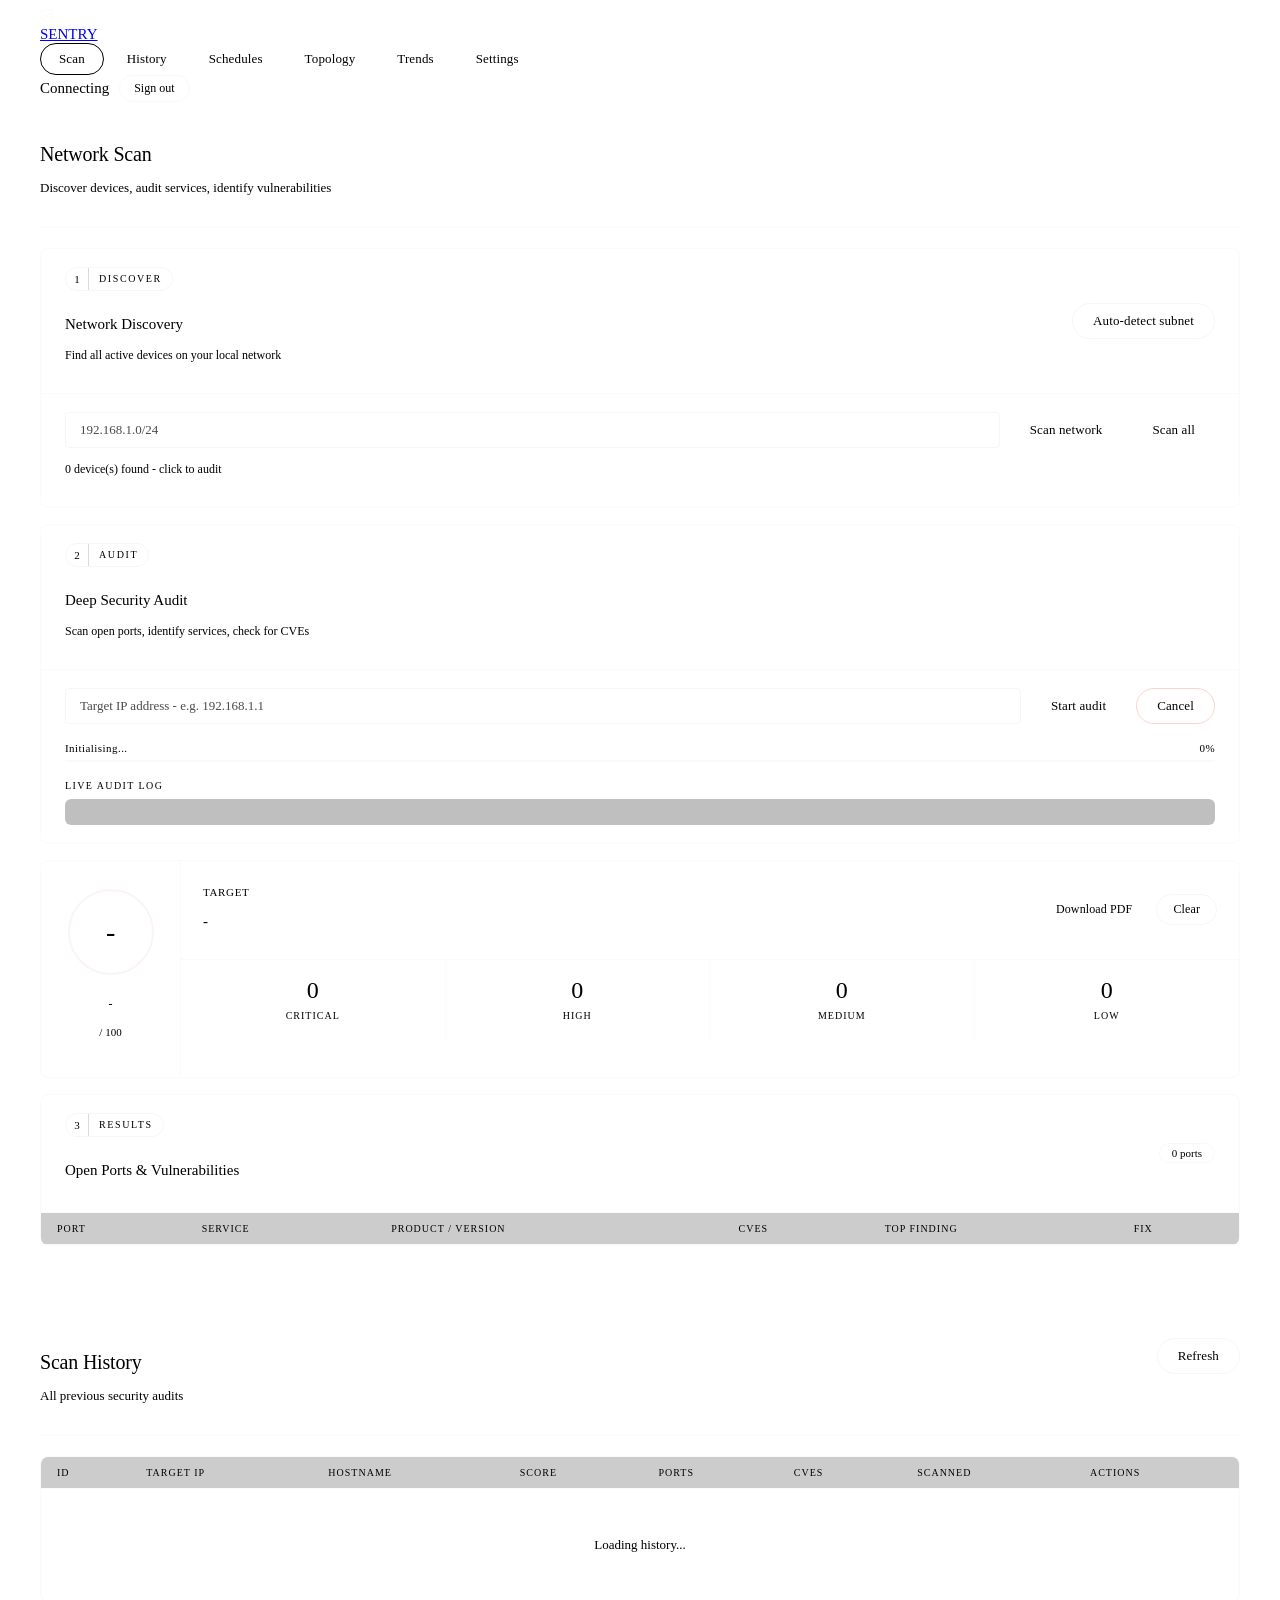
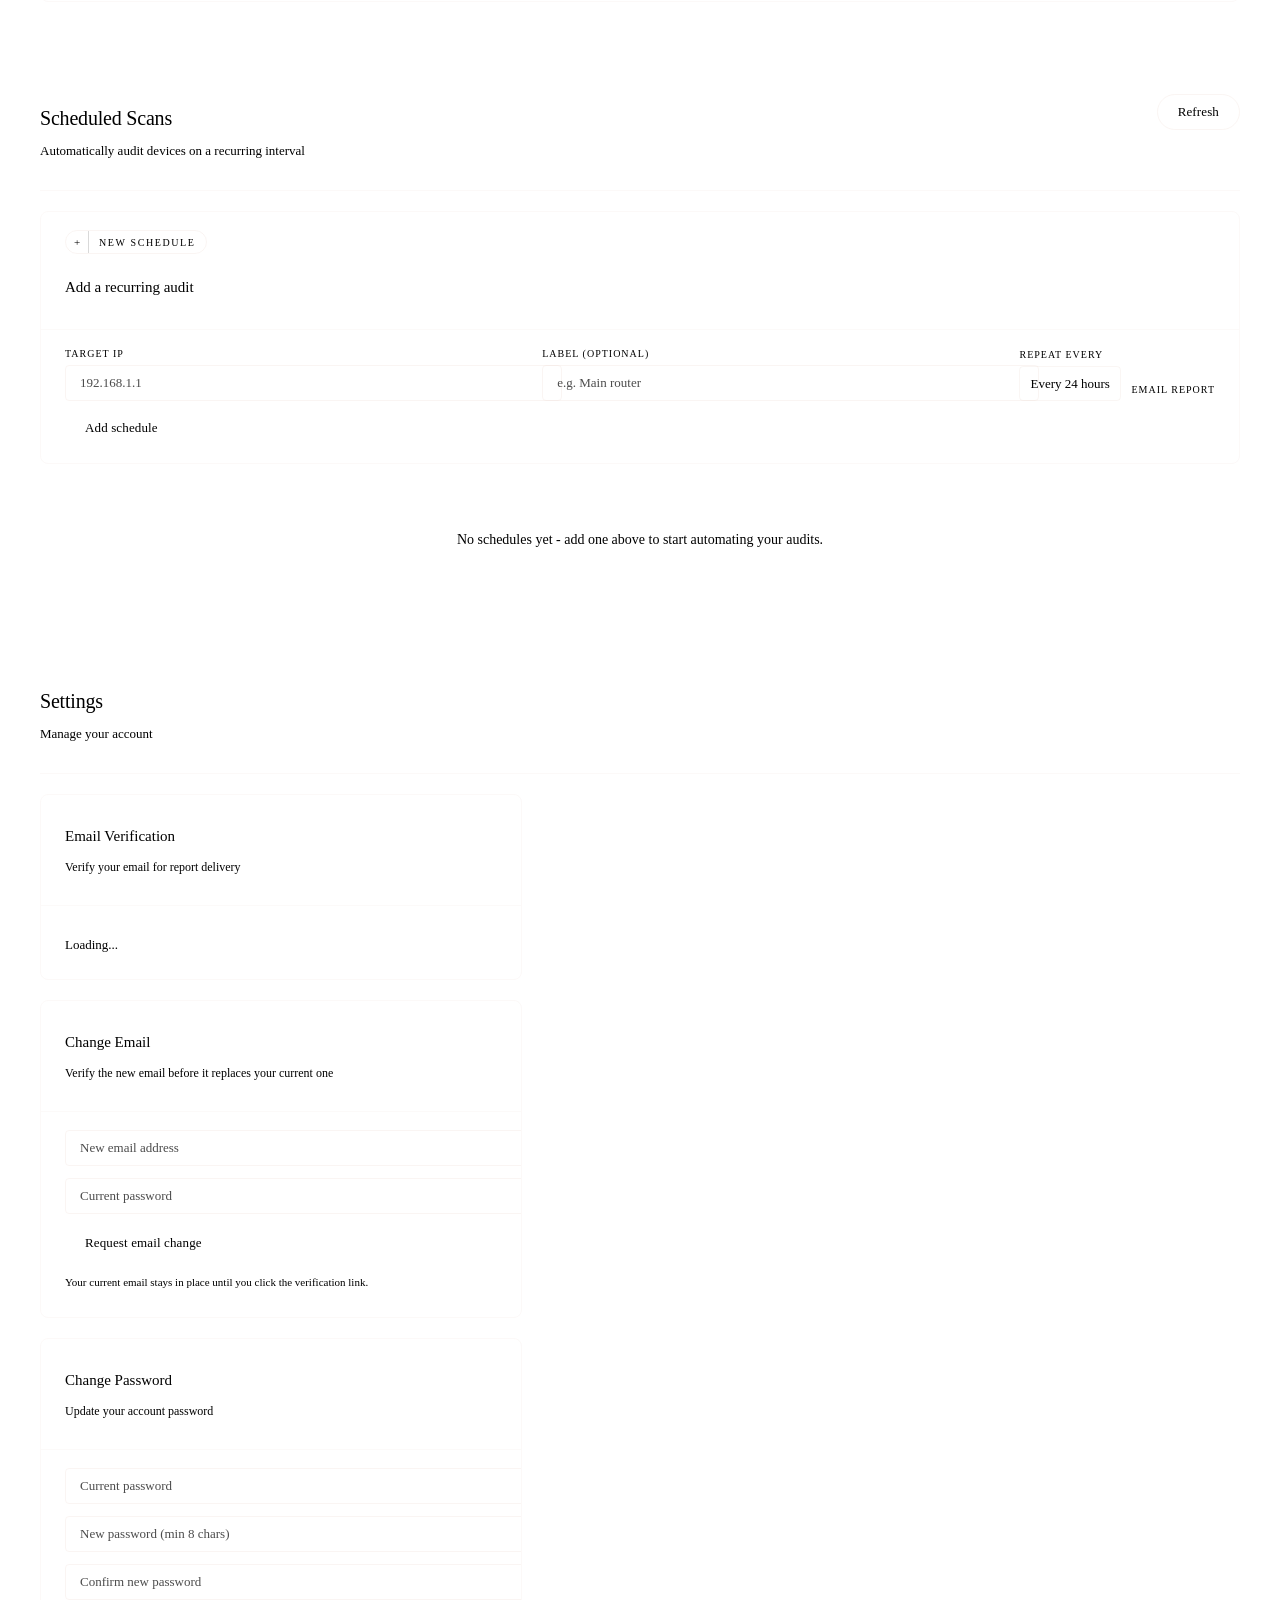
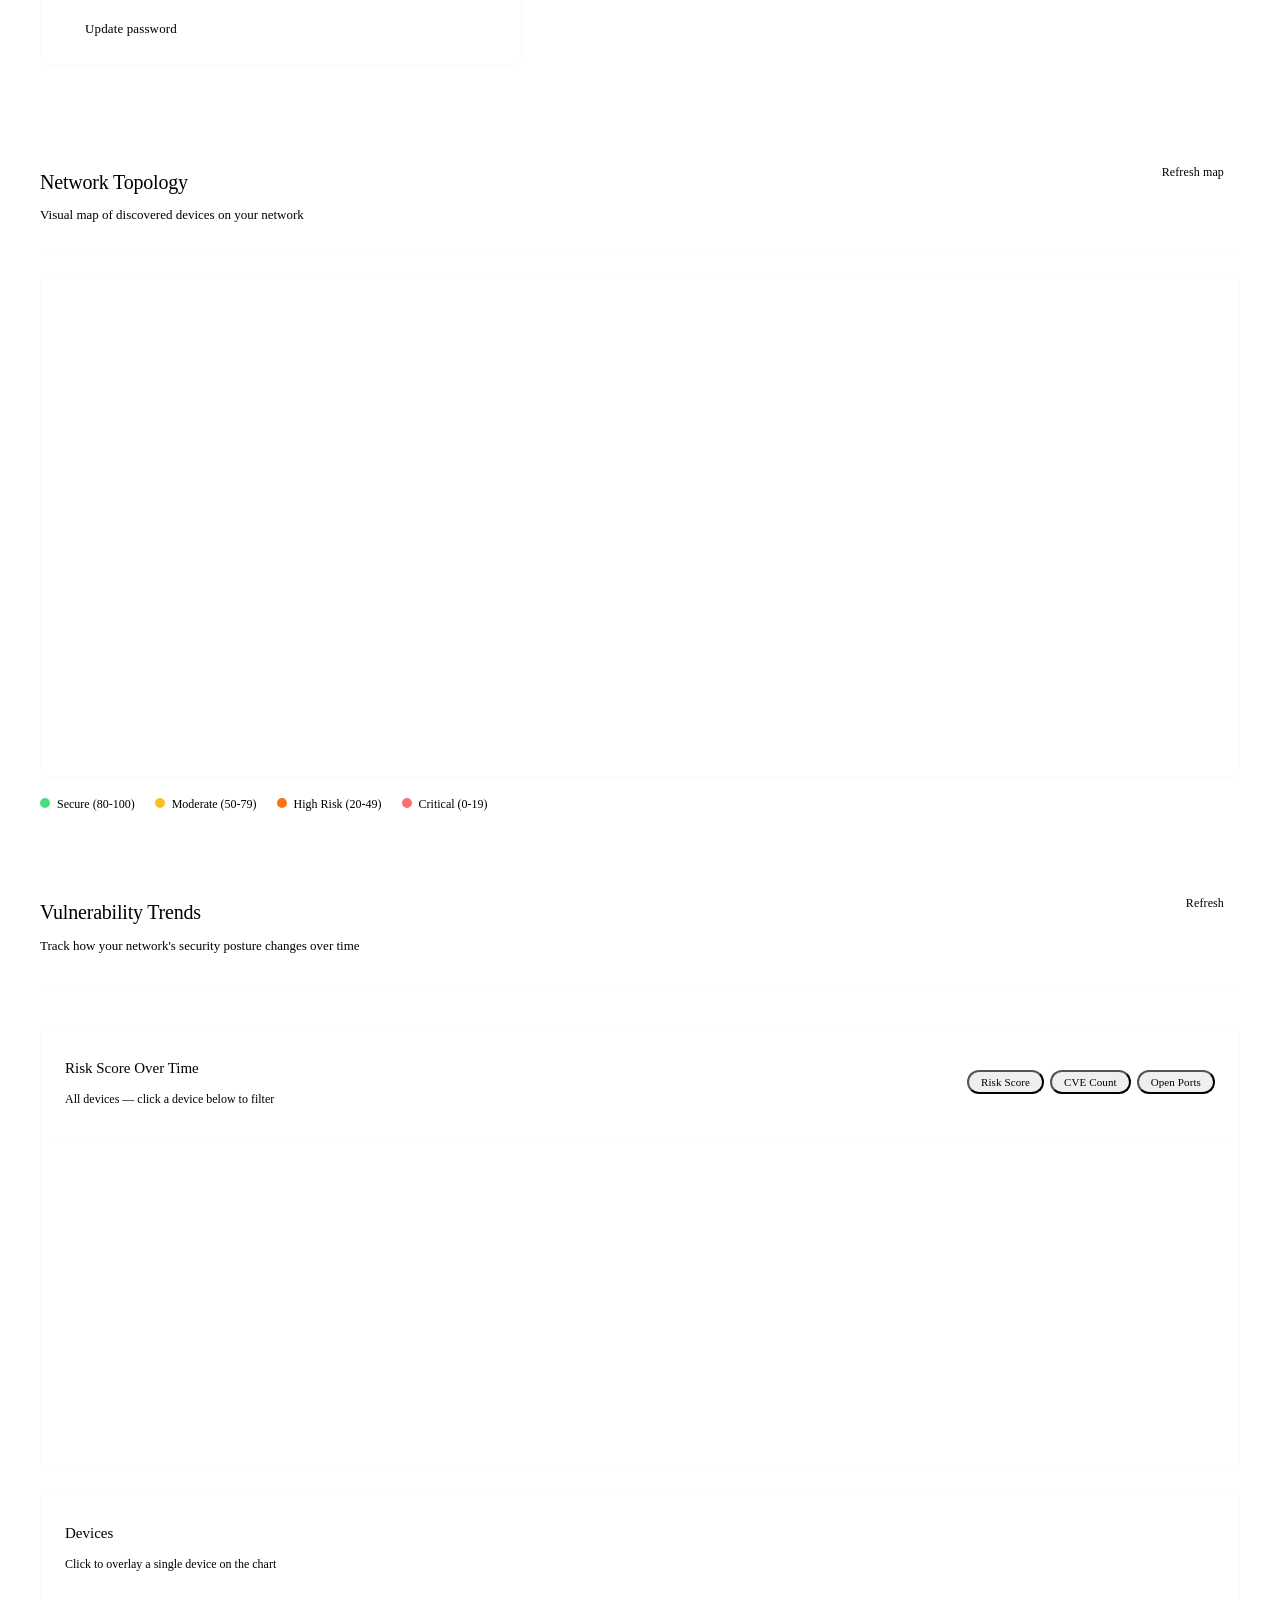
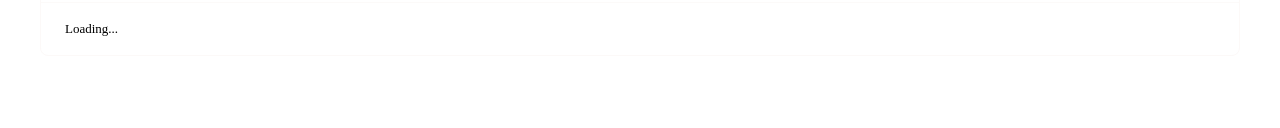
==== commit a426c38f: "feat: complete trends page — multi-line chart, CVE/ports metrics, device cards ## Backend - New GET " ====
--- a/ui/index.html
+++ b/ui/index.html
@@ -851,31 +851,43 @@
     <div class="section-head">
       <div>
         <h1 class="section-title">Vulnerability Trends</h1>
-        <p class="section-sub">Track how your security posture changes over time</p>
+        <p class="section-sub">Track how your network's security posture changes over time</p>
       </div>
       <button onclick="loadTrends()" class="btn btn-mint" style="font-size:12px;padding:8px 16px">Refresh</button>
     </div>
 
-    <!-- Trend chart -->
+    <!-- Summary stat row -->
+    <div id="trend-stats-row" style="display:grid;grid-template-columns:repeat(auto-fit,minmax(140px,1fr));gap:12px;margin-bottom:20px"></div>
+
+    <!-- Multi-line chart card -->
     <div class="card" style="margin-bottom:20px">
-      <div class="card-head">
+      <div class="card-head" style="flex-wrap:wrap;gap:10px">
         <div>
-          <p class="card-title">Security Score Over Time</p>
-          <p class="card-sub">Each dot represents the latest scan per device</p>
-        </div>
-      </div>
-      <div class="card-body">
-        <svg id="trend-chart" width="100%" height="280" viewBox="0 0 800 280" style="display:block"></svg>
-      </div>
-    </div>
-
-    <!-- Device trend table -->
+          <p class="card-title" id="trend-chart-title">Risk Score Over Time</p>
+          <p class="card-sub" id="trend-chart-sub">All devices — click a device below to filter</p>
+        </div>
+        <!-- Metric toggle -->
+        <div style="display:flex;gap:6px;align-items:center">
+          <button onclick="setTrendMetric('risk')"  id="trend-btn-risk"  class="btn" style="font-size:11px;padding:4px 12px">Risk Score</button>
+          <button onclick="setTrendMetric('cve')"   id="trend-btn-cve"   class="btn" style="font-size:11px;padding:4px 12px">CVE Count</button>
+          <button onclick="setTrendMetric('ports')" id="trend-btn-ports" class="btn" style="font-size:11px;padding:4px 12px">Open Ports</button>
+        </div>
+      </div>
+      <div class="card-body" style="padding-top:4px">
+        <!-- Legend -->
+        <div id="trend-legend" style="display:flex;flex-wrap:wrap;gap:12px;margin-bottom:10px;font-size:11px"></div>
+        <svg id="trend-chart" width="100%" height="300" viewBox="0 0 820 300" style="display:block;overflow:visible"></svg>
+      </div>
+    </div>
+
+    <!-- Device cards -->
     <div class="card">
       <div class="card-head">
         <div>
-          <p class="card-title">Device Score History</p>
-          <p class="card-sub">Click a device to see its trend line</p>
-        </div>
+          <p class="card-title">Devices</p>
+          <p class="card-sub">Click to overlay a single device on the chart</p>
+        </div>
+        <button onclick="clearTrendFilter()" id="trend-clear-btn" class="btn" style="font-size:11px;padding:4px 12px;display:none">Show All</button>
       </div>
       <div class="card-body">
         <div id="trend-devices-list" style="font-size:13px;color:var(--stone)">Loading...</div>
